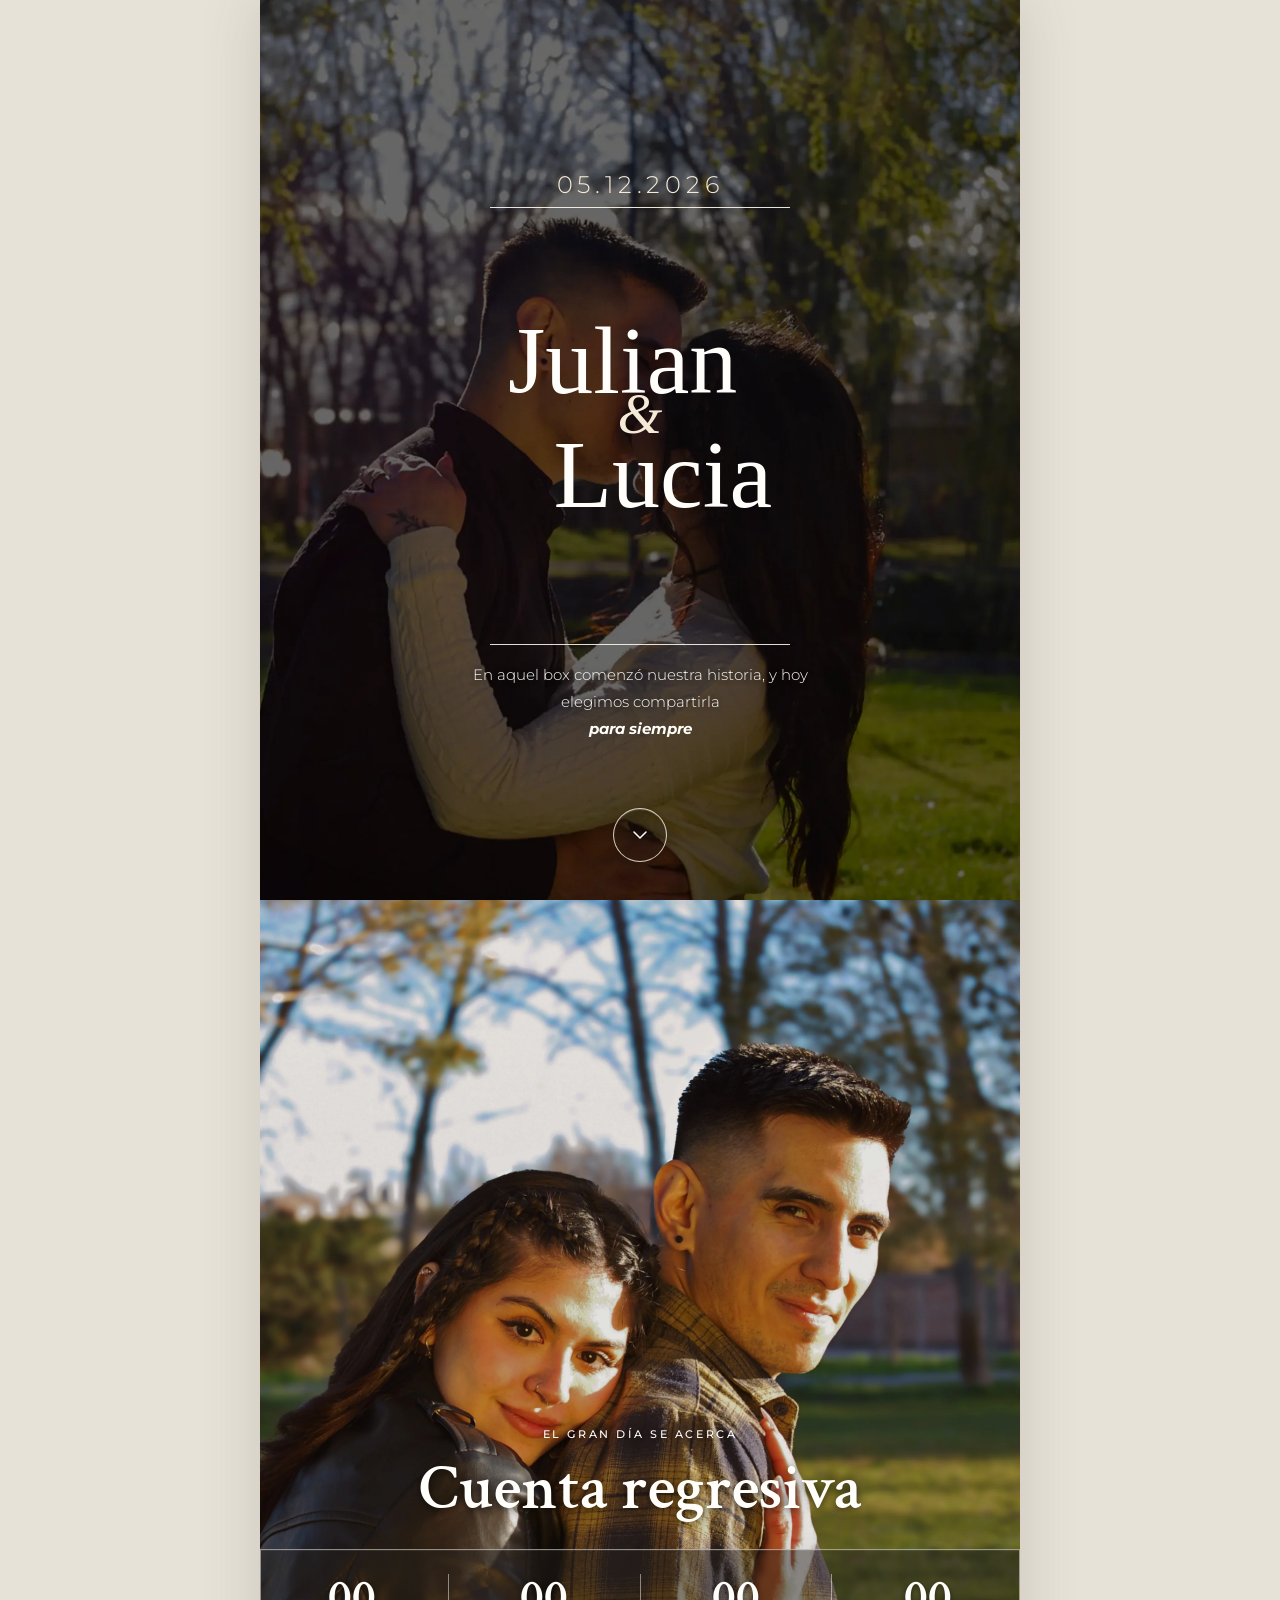
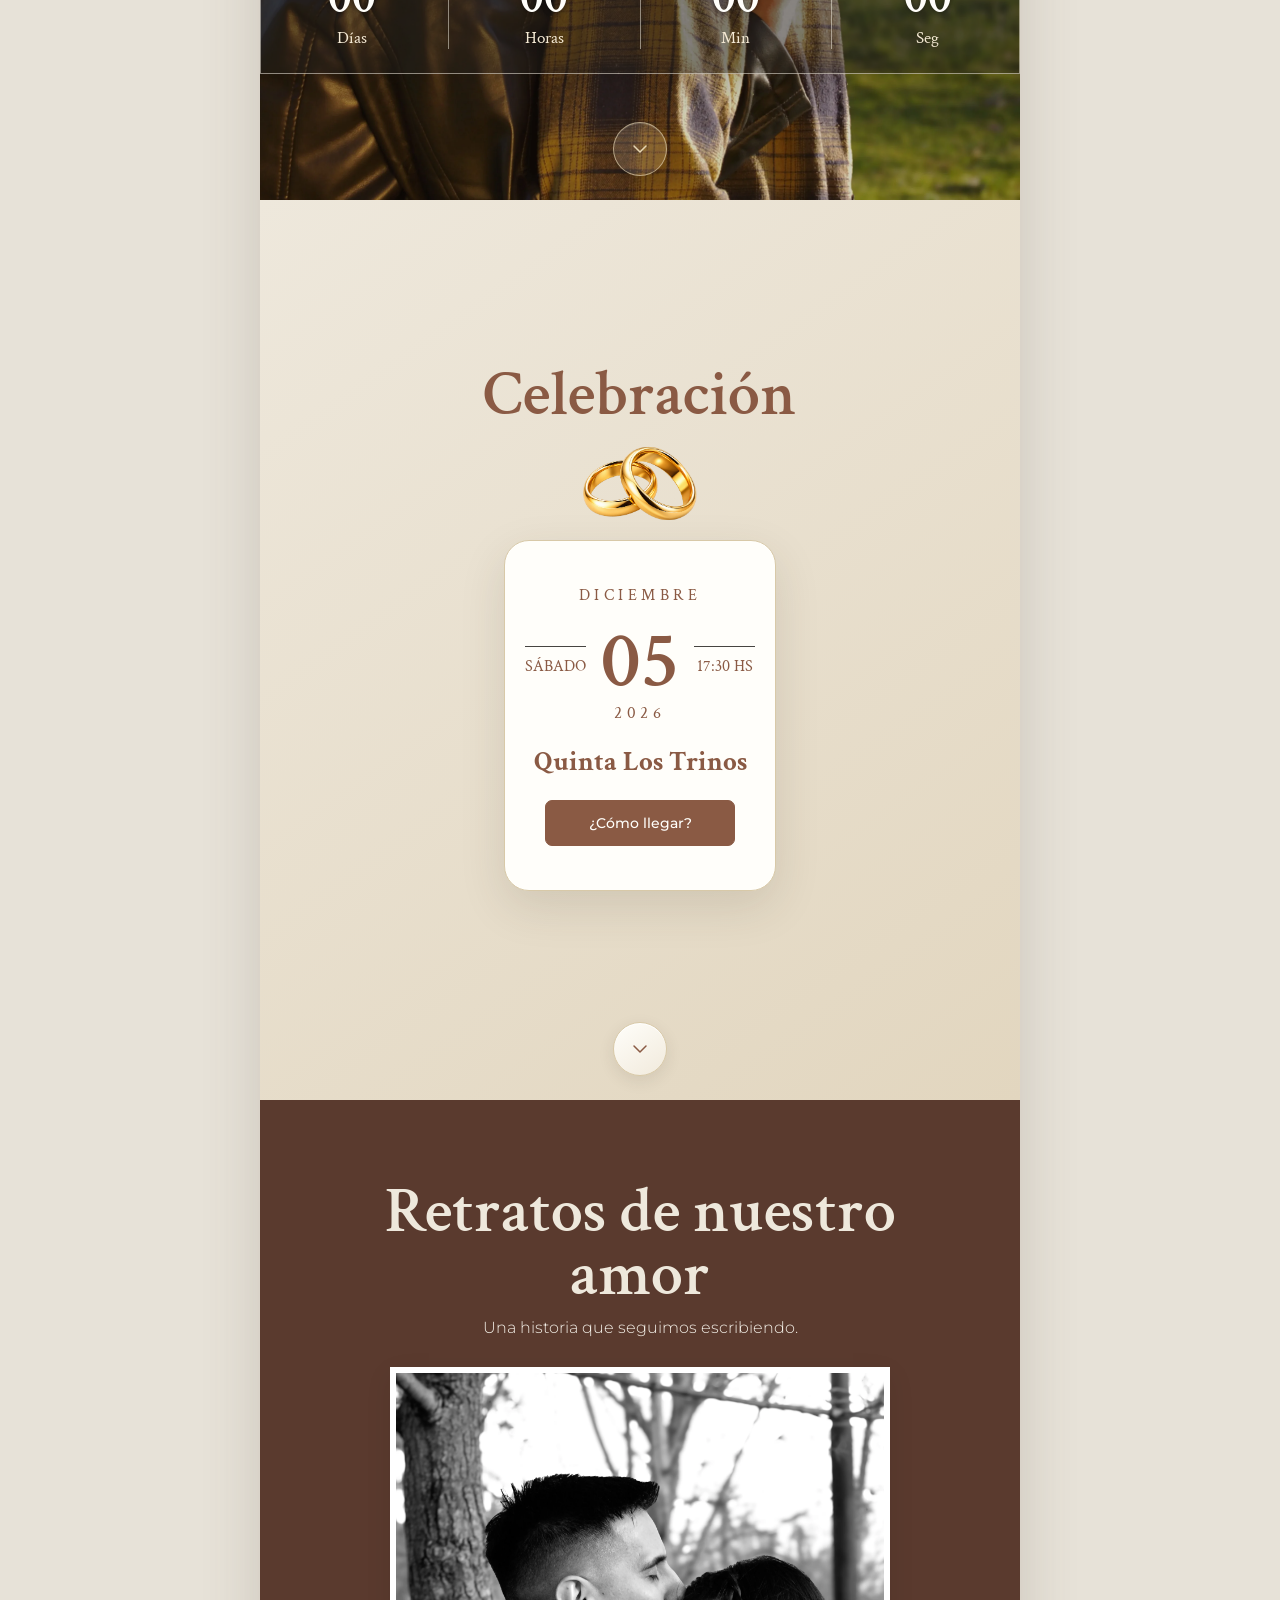
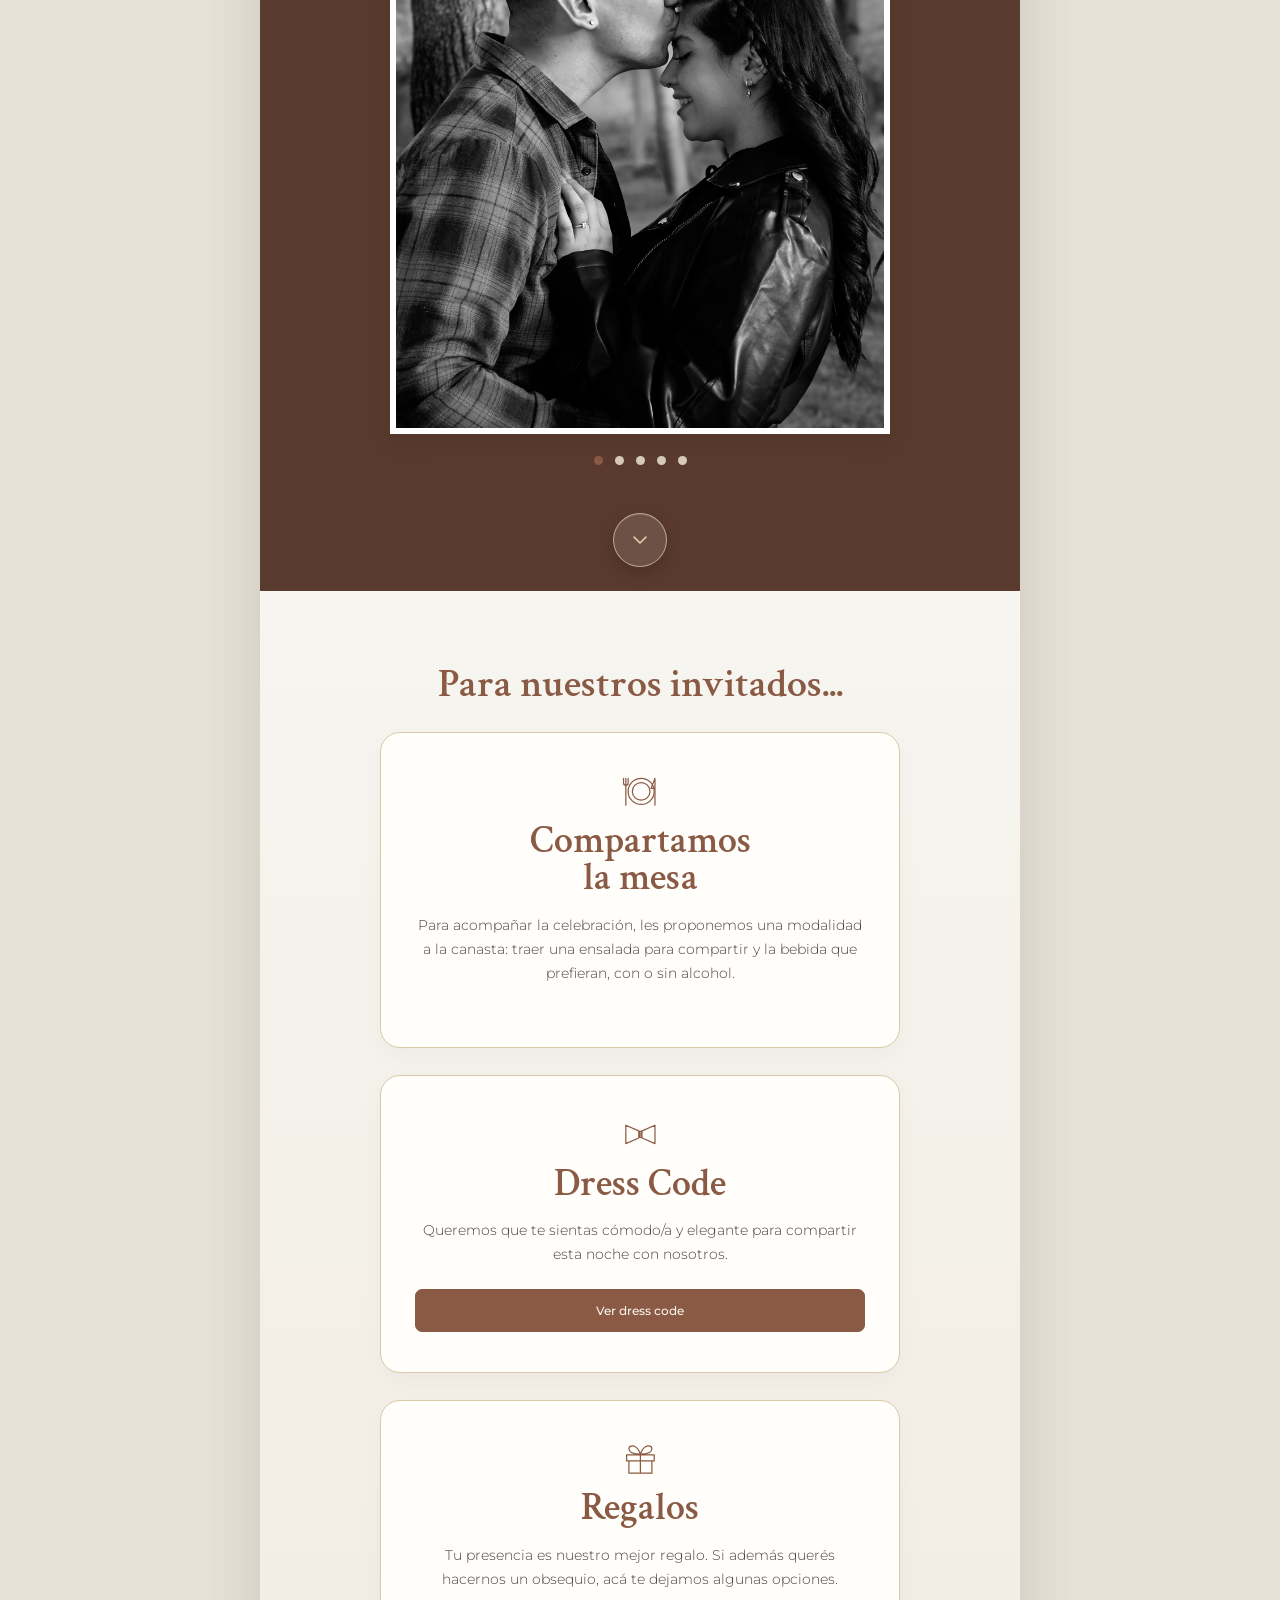
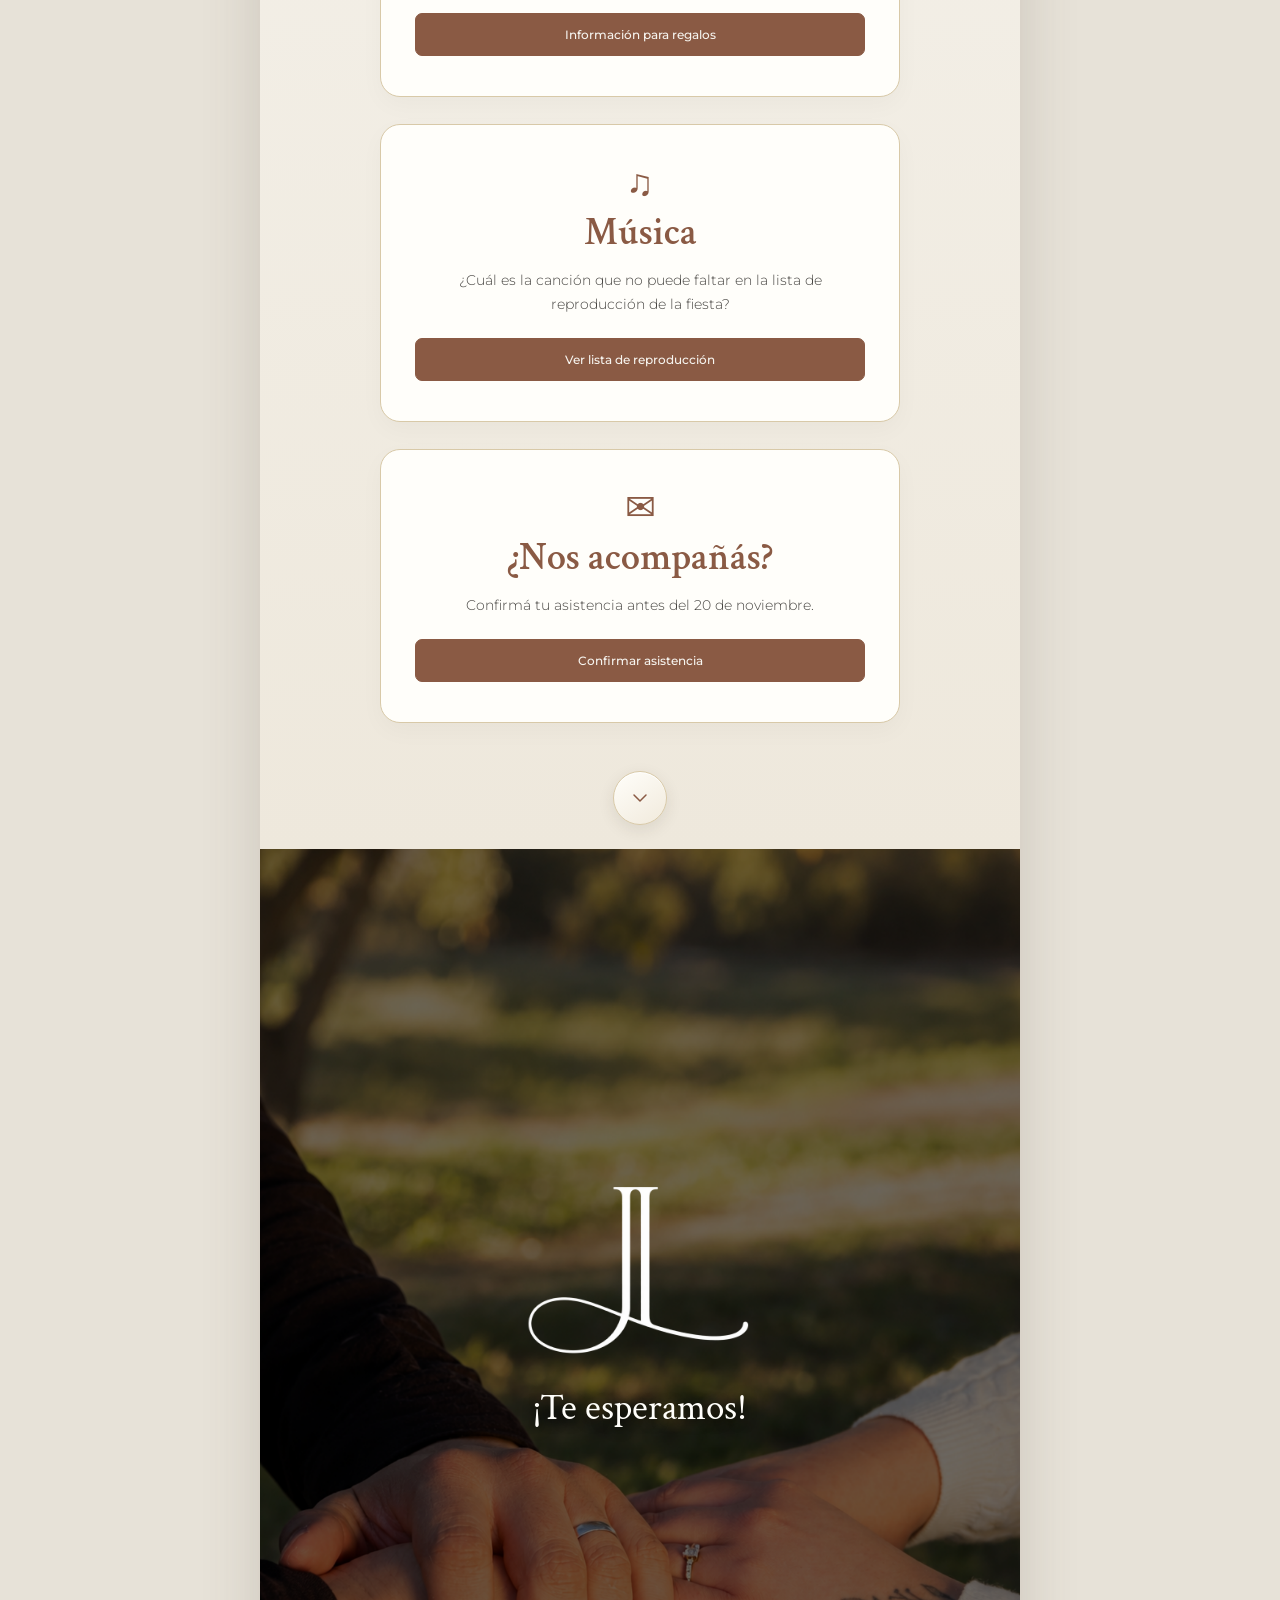
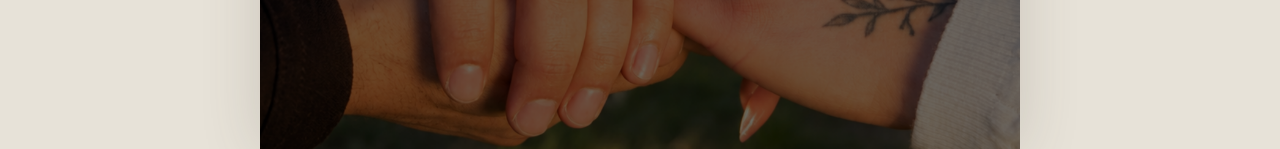
==== index.html @ 90e80555 "Estiliza enlace de regalos como boton" ====
<!DOCTYPE html>
<html lang="es">
<head>
  <meta charset="UTF-8">
  <meta name="viewport" content="width=device-width, initial-scale=1.0">
  <meta name="theme-color" content="#f7f5f0">
  <title>Invitación Juli &amp; Lu</title>
  <link rel="icon" type="image/png" href="img/monograma.png">
  <link rel="preconnect" href="https://fonts.googleapis.com">
  <link rel="preconnect" href="https://fonts.gstatic.com" crossorigin>
  <link href="https://fonts.googleapis.com/css2?family=Crimson+Text:wght@400;600;700&family=Montserrat:ital,wght@0,300;0,400;0,500;0,600;1,300;1,400;1,500;1,600&display=swap" rel="stylesheet">
  <link rel="stylesheet" href="style.css">
</head>
<body>
  <main class="invitation">
    <header class="hero" id="inicio">
      <div class="floral floral-top" aria-hidden="true"></div>
      <p class="date-line">05.12.2026</p>
      <div class="names">
        <span class="name-first">Julian</span>
        <span class="name-ampersand">&amp;</span>
        <span class="name-second">Lucia</span>
      </div>
      <p class="intro">En aquel box comenzó nuestra historia, y hoy elegimos compartirla <br><em><strong>para siempre</strong></em></p>
      <a class="hero-down" href="#cuenta-regresiva" aria-label="Continuar a la cuenta regresiva"><svg viewBox="0 0 24 24" aria-hidden="true" focusable="false"><path d="M6 9l6 6 6-6" /></svg></a>
      <div class="floral floral-bottom" aria-hidden="true"></div>
    </header>

    <section class="section has-next countdown-section" id="cuenta-regresiva">
      <div class="section-icon" aria-hidden="true"></div>
      <p class="eyebrow">EL GRAN DÍA SE ACERCA</p>
      <h2>Cuenta regresiva</h2>
      <div class="countdown" aria-label="Cuenta regresiva hasta el casamiento">
        <div><strong id="days">00</strong><span>Días</span></div>
        <i></i>
        <div><strong id="hours">00</strong><span>Horas</span></div>
        <i></i>
        <div><strong id="minutes">00</strong><span>Min</span></div>
        <i></i>
        <div><strong id="seconds">00</strong><span>Seg</span></div>
      </div>
      <a class="hero-down section-next" href="#celebracion" aria-label="Continuar a la celebración"><svg viewBox="0 0 24 24" aria-hidden="true" focusable="false"><path d="M6 9l6 6 6-6" /></svg></a>
    </section>


    <section class="section has-next celebration" id="celebracion">
      <h2>Celebración</h2>
      <img class="celebration-rings" src="img/anillos.png" alt="Dos anillos de casamiento entrelazados" width="876" height="684">
      <div class="event-card">
        <p class="month">DICIEMBRE</p>
        <div class="event-date"><span>SÁBADO</span><strong>05</strong><span>17:30 HS</span></div>
        <p class="year">2026</p>
        <h3>Quinta Los Trinos</h3>
        <button class="button button-solid" type="button" data-modal="mapsModal" aria-label="Ver la ubicación de Quinta Los Trinos en el mapa">¿Cómo llegar?</button>
      </div>
      <a class="hero-down section-next" href="#momentos" aria-label="Continuar a los retratos"><svg viewBox="0 0 24 24" aria-hidden="true" focusable="false"><path d="M6 9l6 6 6-6" /></svg></a>
    </section>

    <section class="section has-next gallery-section" id="momentos">
      <h2>Retratos de nuestro<br>amor</h2>
      <p class="subtitle">Una historia que seguimos escribiendo.</p>
      <div class="gallery">
        <div class="gallery-frame">
          <img id="galleryImage" src="img/f1.webp" alt="Foto de la pareja">
          <div class="photo-placeholder" id="photoPlaceholder">
            <span>♡</span><p>Reemplazá esta imagen por una foto de ustedes</p>
          </div>
        </div>
      </div>
      <div class="dots"><span class="active"></span><span></span><span></span><span></span><span></span></div>
      <a class="hero-down section-next" href="#detalles" aria-label="Continuar a los detalles"><svg viewBox="0 0 24 24" aria-hidden="true" focusable="false"><path d="M6 9l6 6 6-6" /></svg></a>
    </section>

    <section class="section has-next details-section" id="detalles">
      <h2 class="details-title">Para nuestros invitados...</h2>
      <div class="detail-card">
        <div class="section-icon" aria-hidden="true">
          <svg class="table-icon" viewBox="0 0 48 48" focusable="false">
            <circle cx="25" cy="24" r="17" />
            <circle cx="25" cy="24" r="11.5" />
            <path d="M5 7v10m-3-10v6a3 3 0 0 0 6 0V7M5 17v25M43 7l-5 13h5V42M43 7v13" />
          </svg>
        </div>
        <h2>Compartamos<br>la mesa</h2>
        <p>Para acompañar la celebración, les proponemos una modalidad a la canasta: traer una ensalada para compartir y la bebida que prefieran, con o sin alcohol.</p>
      </div>
      <div class="detail-card">
        <div class="section-icon" aria-hidden="true">
          <svg class="bow-icon" viewBox="0 0 48 48" focusable="false">
            <path d="m21 19-16-7v24l16-7c1.2-.5 2-1.5 2-3v-4c0-1.5-.8-2.5-2-3Zm6 0 16-7v24l-16-7c-1.2-.5-2-1.5-2-3v-4c0-1.5.8-2.5 2-3Z" />
            <path d="M22 20h4v8h-4z" />
          </svg>
        </div>
        <h2>Dress Code</h2>
        <p>Queremos que te sientas cómodo/a y elegante para compartir esta noche con nosotros.</p>
        <button class="button button-solid" data-modal="dressModal">Ver dress code</button>
      </div>
      <div class="detail-card">
        <div class="section-icon" aria-hidden="true">
          <svg class="gift-icon" viewBox="0 0 48 48" focusable="false">
            <path d="M24 17c-7 0-15-1-15-7 0-5 10-7 15 7Zm0 0c7 0 15-1 15-7 0-5-10-7-15 7ZM6 18h36v8H6zM9 26v16h30V26M24 18v24" />
          </svg>
        </div>
        <h2>Regalos</h2>
        <p>Tu presencia es nuestro mejor regalo. Si además querés hacernos un obsequio, acá te dejamos algunas opciones.</p>
        <button class="button button-solid" data-modal="giftModal">Información para regalos</button>
      </div>
      <div class="detail-card">
        <div class="section-icon" aria-hidden="true">♫</div>
        <h2>Música</h2>
        <p>¿Cuál es la canción que no puede faltar en la lista de reproducción de la fiesta?</p>
        <button class="button button-solid" data-modal="musicModal">Ver lista de reproducción</button>
      </div>
      <div class="detail-card rsvp-card">
        <div class="section-icon">✉</div>
        <h2>¿Nos acompañás?</h2>
        <p>Confirmá tu asistencia antes del 20 de noviembre.</p>
        <button class="button button-solid" data-modal="rsvpModal">Confirmar asistencia</button>
      </div>
      <a class="hero-down section-next" href="#te-esperamos" aria-label="Continuar a Te esperamos"><svg viewBox="0 0 24 24" aria-hidden="true" focusable="false"><path d="M6 9l6 6 6-6" /></svg></a>
    </section>

    <footer class="footer" id="te-esperamos">
      <img class="footer-monogram" src="img/monograma.png" alt="Monograma de Julián y Lucía" width="1650" height="2265">
      <p>¡Te esperamos!</p>
    </footer>
  </main>

  <!-- Ventanas internas: no abren pestañas externas -->
  <div class="modal" id="dressModal" aria-hidden="true" role="dialog" aria-modal="true" aria-labelledby="dressTitle">
    <div class="modal-panel dress-modal-panel">
      <button class="close" aria-label="Cerrar">×</button>
      <div class="section-icon" aria-hidden="true">
        <svg class="bow-icon" viewBox="0 0 48 48" focusable="false">
          <path d="m21 19-16-7v24l16-7c1.2-.5 2-1.5 2-3v-4c0-1.5-.8-2.5-2-3Zm6 0 16-7v24l-16-7c-1.2-.5-2-1.5-2-3v-4c0-1.5.8-2.5 2-3Z" />
          <path d="M22 20h4v8h-4z" />
        </svg>
      </div>
      <h2 id="dressTitle">Dress Code</h2>
      <p>Nos encantaría que nos acompañen con un look formal y veraniego, elegante, fresco y acorde a la ocasión. Te dejamos algunas referencias:</p>
      <img class="dress-reference" src="img/dresscode.png" alt="Referencias de vestimenta formal y veraniega y paleta de colores sugerida" />
      <button class="button button-outline close-action">Entendido</button>
    </div>
  </div>
  <div class="modal map-modal" id="mapsModal" aria-hidden="true" role="dialog" aria-modal="true" aria-labelledby="mapsTitle">
    <div class="modal-panel map-modal-panel"><button class="close" aria-label="Cerrar mapa">×</button><div class="section-icon" aria-hidden="true">⌖</div><h2 id="mapsTitle">Cómo llegar</h2><p>Quinta Los Trinos · Plottier, Neuquén</p><iframe class="venue-map" title="Mapa de Quinta Los Trinos" src="https://www.google.com/maps?q=-38.9502409%2C-68.2515276&amp;z=16&amp;output=embed" loading="lazy" referrerpolicy="no-referrer-when-downgrade" allowfullscreen></iframe><button class="button button-outline close-action" type="button">Volver</button></div>
  </div>
  <div class="modal" id="giftModal" aria-hidden="true" role="dialog" aria-modal="true" aria-labelledby="giftTitle">
    <div class="modal-panel"><button class="close" aria-label="Cerrar">×</button><div class="section-icon" aria-hidden="true"><svg class="gift-icon" viewBox="0 0 48 48" focusable="false"><path d="M24 17c-7 0-15-1-15-7 0-5 10-7 15 7Zm0 0c7 0 15-1 15-7 0-5-10-7-15 7ZM6 18h36v8H6zM9 26v16h30V26M24 18v24" /></svg></div><h2 id="giftTitle">Regalos</h2>
    <p>
Para quienes quieran hacernos un obsequio monetario, les compartimos nuestro alias, sino también adjuntamos una lista de regalos, los cuales nos ayudarían en esta nueva etapa:     </p>
      <div class="gift-data"><strong>Alias para transferencia:</strong><br><code>casamiento.lu.juli</code><br><button class="button button-outline copy-alias-button" type="button" data-copy="casamiento.lu.juli">Copiar al portapapeles</button><br><br><strong>Lista de regalos</strong><br><a class="button button-outline copy-alias-button drive-link" href="https://docs.google.com/spreadsheets/d/1Y8HkCKVWiGscrsXScdJI35FfE0wdsM2T84edgY0ktEU/edit?usp=sharing" target="_blank" rel="noopener noreferrer">Ir a Drive<span aria-hidden="true">↗</span></a></div><button class="button button-outline close-action">Cerrar</button></div>
  </div>
  <div class="modal" id="musicModal" aria-hidden="true" role="dialog" aria-modal="true" aria-labelledby="musicTitle">
    <div class="modal-panel">
      <button class="close" aria-label="Cerrar">×</button>
      <div class="section-icon" aria-hidden="true">♫</div>
      <h2 id="musicTitle">Música</h2>
      <p>Te compartimos la lista de reproducción en diferentes aplicaciones, para que elijas la que más te guste, y agregues los temas infaltables:</p>
      <div class="music-platform-links">
        <a class="music-platform" target="_blank" href="https://music.youtube.com/playlist?list=PLYD6DOtJvT6U&amp;jct=MU1IpyGzRFItJ1sMha-N-Q" target="_blank" rel="noopener noreferrer" aria-label="Abrir lista en YouTube Music, en una pestaña nueva">YouTube Music <span aria-hidden="true">↗</span></a>
        <a class="music-platform" target="_blank" href="https://open.spotify.com/playlist/5Z4LLzZbpULn4d5r0wpbmh?pi=LUctMbvJT4aV-&amp;nd=1&amp;dlsi=8ed5db7a7d0a4e63" target="_blank" rel="noopener noreferrer" aria-label="Abrir lista en Spotify, en una pestaña nueva">Spotify <span aria-hidden="true">↗</span></a>
      </div>
      <button class="button button-outline close-action">Cerrar</button>
    </div>
  </div>
  <div class="modal" id="rsvpModal" aria-hidden="true" role="dialog" aria-modal="true" aria-labelledby="rsvpTitle">
    <div class="modal-panel"><button class="close" aria-label="Cerrar">×</button><div class="section-icon">✉</div><h2 id="rsvpTitle">Confirmar asistencia</h2><p>¡Nos alegra que quieras acompañarnos!</p><form id="rsvpForm" class="local-form"><label>Nombre y apellido<input required name="name" placeholder="Tu nombre"></label><label class="honeypot-field" aria-hidden="true">Sitio web<input name="website" tabindex="-1" autocomplete="off"></label><fieldset class="attendance-group"><legend>¿Vas a asistir?</legend><div class="attendance-options" id="attendanceOptions"><label class="attendance-choice attendance-choice--yes"><input required type="radio" name="attendance" value="Sí, ahí estaré"><span>Sí, ahí estaré</span></label><label class="attendance-choice attendance-choice--no" id="noAttendanceChoice"><input required type="radio" name="attendance" value="No podré asistir"><span>No podré asistir</span></label></div><p class="attendance-hint" id="attendanceHint" aria-live="polite"></p></fieldset><button class="button button-solid" type="submit">Enviar confirmación</button></form><iframe id="rsvpResponseFrame" class="rsvp-response-frame" name="rsvpResponseFrame" title="Envío de confirmación" aria-hidden="true" tabindex="-1"></iframe></div>
  </div>
  <div class="celebration-effects" id="celebrationEffects" aria-hidden="true"></div>
  <div class="toast" id="toast" role="status"></div>
  <script src="script.js"></script>
</body>
</html>
---- style.css ----
/* Invitación romántica: marfil + dorado champán */
:root {
  --ivory: #f7f5f0;
  --paper: #fffefa;
  --gold: #8a5a44;
  --gold-dark :#8a5a44; /* #9e895e*/;
  --ink: #464441;
  --muted: #817c72;
  --line: #d8c9a8;
  --shadow: 0 16px 45px rgba(62, 52, 35, .13);
}
@font-face {
  font-family: 'fuente';
  src: url('Pinyon_Script/PinyonScript-Regular.ttf') format('woff2'),
       url('Pinyon_Script/PinyonScript-Regular.ttf') format('truetype');
  font-weight: normal;
  font-style: normal;
}

* { box-sizing: border-box; }
html { scroll-behavior: smooth; scroll-padding-top: 0; }
body { margin: 0; width: 100%; min-width: 0; background: #e7e2d8; color: var(--ink); font-family: 'Montserrat', sans-serif; font-weight: 300; overflow-x: clip; }
button, input, select { font: inherit; }
button, a { -webkit-tap-highlight-color: transparent; }
.invitation { width: 100%; max-width: 760px; margin: 0 auto; background: var(--ivory); overflow: clip; position: relative; box-shadow: 0 0 55px #514b4030; }
.floral {
  width: 100%;
  height: clamp(90px, 16vw, 140px);

  background-image: url("img/arreglofloral.png");
  background-repeat: repeat-x;
  /* El PNG tiene bastante margen vacío arriba y abajo; ampliarlo y alinearlo
     al borde acerca las flores al extremo de cada sección. */
  background-position: center bottom;
  background-size: auto 200%;

  pointer-events: none;
  z-index: 1;
}

.floral-top {
  position: absolute;
  top: 0;
  left: 0;
  right: 0;
}

.floral-bottom {
  position: absolute;
  bottom: 0;
  left: 0;
  right: 0;
  transform: rotate(180deg);
}

.hero, .footer { position: relative; }
.hero { min-height: 100vh; min-height: 100svh; min-height: 100dvh; width: 100%; padding: clamp(104px, 13vh, 130px) 22px clamp(80px, 10vh, 100px); text-align: center; display: flex; flex-direction: column; align-items: center; justify-content: space-around; background: url("img/fondoindex.webp") center 46% / cover no-repeat; }
.hero .floral { display: none; }
.hero .names { color: #fffefa; }
.hero .names .name-ampersand { color: #f5ead5; }
.hero .intro { color: #fffefa; text-shadow: 0 1px 5px rgba(0, 0, 0, .5); }
.hero .intro em { color: inherit; font-family: inherit; font-size: inherit; font-style: italic; font-weight: 300; text-shadow: none; }
.hero .hero-down { color: #fffefa; border-color: rgba(255, 250, 238, .8); background: rgba(35, 31, 26, .24); box-shadow: 0 5px 16px rgba(0, 0, 0, .26), inset 0 1px rgba(255, 255, 255, .18); }
.hero .hero-down:hover { color: #f5ead5; background: rgba(35, 31, 26, .38); }
.eyebrow { font-size: .68rem; letter-spacing: .24em; font-weight: 500; color: var(--gold-dark); margin: 0 0 17px; }
h1, h2, h3, .countdown strong, .event-date strong { font-family: 'Crimson Text', Georgia, serif; }
.names { font-family: 'fuente'; }
h1 { color: var(--gold); font-size: clamp(2.5rem, 12vw, 4rem); line-height: .82; font-weight: 600; margin: 0 0 24px; }
h1 em { font-weight: 400; }
.intro { max-width: 340px; line-height: 1.8; font-size: .94rem; }
.hero .intro::before { content: ""; display: block; width: var(--hero-divider-width); height: 1px; margin: 0 auto 16px; background: var(--line); }
.names { position: relative; width: min(100%, 300px); height: clamp(160px, 30vw, 210px); flex: 0 0 auto; color: var(--gold-dark); margin: 0; }
.names span { position: absolute; font-family: 'fuente'; line-height: 1; white-space: nowrap; }
.names .name-first, .names .name-second { font-size: clamp(5rem, 9vw, 6rem); }
.names .name-first { top: 0; left: 6%; }
.names .name-ampersand { top: 48%; left: 50%; transform: translate(-50%, -50%); font-size: clamp(2.6rem, 6vw, 3.6rem); font-style: italic; color: var(--gold); }
.names .name-second { right: 6%; bottom: 0; }
.countdown { display: flex; align-items: stretch; justify-content: center; gap: clamp(9px, 3vw, 24px); margin: 4px 0 28px; }
.countdown div { min-width: 52px; display: flex; flex-direction: column; gap: 5px; }
.countdown strong { font-size: clamp(1.8rem, 7vw, 3rem); line-height: 1; font-weight: 600; }
.countdown span { font-family: 'Crimson Text', Georgia, serif; color: var(--gold-dark); font-size: 1.05rem; }
.countdown i { width: 1px; background: var(--line); }
.date-line { letter-spacing: .17em; font-size: .7rem; margin: 0 0 26px; }
.hero { --hero-divider-width: clamp(190px, 60vw, 300px); }
.hero .date-line { width: var(--hero-divider-width); margin: 0; padding: 0 10px 8px; border-bottom: 1px solid var(--gold); color: var(--gold-dark); font-size: clamp(1.25rem, 3vw, 1.5rem); letter-spacing: .2em; text-align: center; }
.hero .date-line { color: #f5ead5; border-color: rgba(255, 250, 238, .9); }
.hero .intro::before { background: rgba(255, 250, 238, .88); }
.button { cursor: pointer; border-radius: 7px; border: 1px solid var(--gold); padding: 14px 24px; display: inline-flex; justify-content: center; align-items: center; gap: 12px; text-decoration: none; text-align: center; transition: .2s ease; font-size: .85rem; font-weight: 500; }
.button:hover { transform: translateY(-2px); box-shadow: 0 8px 20px #9e895e2b; }
.button-solid { background: var(--gold);
   color: var(--ivory); }
.button-outline { background: transparent; color: var(--gold-dark); }
.hero-down { width: 54px; height: 54px; display: grid; place-items: center; border: 1px solid var(--line); border-radius: 50%; background: linear-gradient(145deg, #fffefa, #f1eadc); box-shadow: 0 5px 16px rgba(62, 52, 35, .1), inset 0 1px rgba(255, 255, 255, .9); color: var(--gold-dark); text-decoration: none; transition: transform .2s ease, box-shadow .2s ease, color .2s ease; }
.hero-down svg { width: 24px; height: 24px; fill: none; stroke: currentColor; stroke-width: 1.5; stroke-linecap: round; stroke-linejoin: round; }
.hero-down:hover { transform: translateY(3px); box-shadow: 0 8px 20px rgba(62, 52, 35, .14), inset 0 1px rgba(255, 255, 255, .9); color: var(--gold); }
.hero-down:focus-visible { outline: 2px solid var(--gold-dark); outline-offset: 2px; border-radius: 50%; }
.hero > .hero-down { position: absolute; z-index: 2; left: 50%; bottom: 38px; translate: -50% 0; }
.section { position: relative; min-height: 100vh; min-height: 100svh; min-height: 100dvh; width: 100%; padding: clamp(58px, 9vh, 90px) clamp(18px, 4vw, 30px); text-align: center; display: flex; flex-direction: column; justify-content: center; align-items: center; }
.section.has-next { padding-bottom: clamp(112px, 14vh, 132px); }
.countdown-section { justify-content: flex-end; background: url("img/cuentaRegresiva.webp") center 52% / cover no-repeat; }
.countdown-section .section-icon, .countdown-section .eyebrow, .countdown-section h2 { color: #fffefa; text-shadow: 0 2px 8px rgba(0, 0, 0, .68); }
.countdown-section .countdown { width: calc(100% + clamp(36px, 8vw, 60px)); max-width: none; margin: 4px 0 0; padding: 24px 20px; border: 1px solid rgba(255, 250, 238, .5); border-radius: 0; background: rgba(35, 31, 26, .48); box-shadow: 0 12px 32px rgba(0, 0, 0, .16), inset 0 1px rgba(255, 255, 255, .08); }
.countdown-section .countdown div { flex: 1; min-width: 0; }
.countdown-section .countdown strong { color: #fffefa; text-shadow: 0 1px 5px rgba(0, 0, 0, .42); }
.countdown-section .countdown span { color: #f5ead5; }
.countdown-section .countdown i { background: rgba(255, 250, 238, .48); }
.countdown-section .hero-down { border-color: rgba(216, 201, 168, .72); background: rgba(247, 245, 240, .12); box-shadow: 0 5px 16px rgba(0, 0, 0, .18), inset 0 1px rgba(255, 255, 255, .12); color: #e5d6b4; }
.countdown-section .hero-down:hover { color: #fffefa; }
.celebration { gap: clamp(12px, 2vh, 18px); background: linear-gradient(145deg, #eee8dc 0%, #e2d6bf 100%); }
.celebration h2, .celebration .month, .celebration .year, .celebration .event-date span, .celebration .event-date strong, .celebration .event-card h3 { color: #8a5a44; }
.celebration h2 { margin: 0; }
.celebration-rings { display: block; width: clamp(92px, 16vw, 120px); height: auto; object-fit: contain; margin: 0 auto; }
.section-icon { color: var(--gold); font-size: 2.5rem; line-height: 1; margin-bottom: 13px; font-family: Georgia, serif; }
.table-icon, .bow-icon, .gift-icon { display: block; width: 1em; height: 1em; fill: none; stroke: currentColor; stroke-width: 1.6; stroke-linecap: round; stroke-linejoin: round; }
.bow-icon { margin-inline: auto; }
.gift-icon { margin-inline: auto; }
h2 { color: var(--gold); font-size: clamp(2.5rem, 9vw, 4rem); line-height: .98; font-weight: 600; margin: 0 0 24px; }
.event-card { max-width: 500px; margin: 0 auto; background: var(--paper); border: 1px solid var(--line); border-radius: 25px; padding: 36px 20px; box-shadow: var(--shadow); }
.celebration .event-card { padding: 44px 20px; }
.celebration .month, .celebration .year { margin: 0; }
.celebration .year { font-size: 1.08rem; }
.celebration .event-date { margin-top: 16px; }
.celebration .event-date span { font-size: 1rem; }
.celebration .event-card h3 { margin: 20px 0 6px; }
.celebration .event-card .button { margin-top: 14px; border-color: #8a5a44; background: #8a5a44; color: #fffefa; }
.month, .year { color: var(--gold-dark); letter-spacing: .28em; font-family: 'Crimson Text', Georgia, serif; }
.event-date { display: grid; grid-template-columns: 1fr auto 1fr; gap: 15px; align-items: center; margin: 18px 0 0; }
.event-date span { border-top: 1px solid var(--ink); padding-top: 9px; font-family: 'Crimson Text', Georgia, serif; color: var(--gold-dark); font-size: .92rem; }
.event-date strong { color: var(--gold); font-size: 5rem; font-weight: 600; line-height: 1; }
.event-card h3 { font-size: 1.7rem; margin: 26px 0 5px; }
.muted { color: var(--muted); line-height: 1.7; font-size: .88rem; }
.event-card .button { margin-top: 14px; min-width: 190px; }
.scroll-cue { min-height: 54px; padding: 6px 7px 6px 20px; display: inline-flex; flex-direction: row; align-items: center; justify-content: center; gap: 15px; border: 1px solid #d8c9a8; border-radius: 999px; background: linear-gradient(135deg, #fffefa, #f1eadc); box-shadow: 0 7px 22px rgba(62, 52, 35, .09), inset 0 1px rgba(255, 255, 255, .9); color: var(--gold-dark); font-size: .7rem; font-weight: 500; letter-spacing: .13em; text-decoration: none; text-transform: uppercase; transition: transform .2s ease, box-shadow .2s ease; }
.scroll-cue:hover { transform: translateY(-2px); box-shadow: 0 10px 26px rgba(62, 52, 35, .14), inset 0 1px rgba(255, 255, 255, .9); }
.scroll-cue:active { transform: scale(.98); }
.scroll-cue:focus-visible { outline: 2px solid var(--gold-dark); outline-offset: 3px; }
.scroll-cue-icon { width: 38px; height: 38px; display: grid; place-items: center; border-radius: 50%; background: linear-gradient(145deg, #c7b38a, #ad976c); color: white; box-shadow: 0 3px 8px #9e895e38; }
.scroll-cue-icon svg { width: 17px; height: 17px; fill: none; stroke: currentColor; stroke-width: 1.7; stroke-linecap: round; stroke-linejoin: round; }
.section-next { position: absolute; left: 50%; bottom: 24px; translate: -50% 0; margin-top: 0; }
.gallery-section { position: relative; isolation: isolate; padding-bottom: 65px; background: #5a3a2e; color: #fffdf8; }
.gallery-section h2 { color: #eee8dc; }
.gallery-section .eyebrow { color: #d8c9a8; }
.gallery-section .subtitle { color: #f4f0e8; }
.gallery-section .hero-down { border-color: rgba(216, 201, 168, .72); background: rgba(247, 245, 240, .12); box-shadow: 0 5px 16px rgba(0, 0, 0, .18), inset 0 1px rgba(255, 255, 255, .12); color: #e5d6b4; }
.gallery-section .hero-down:hover { color: #fffefa; }
.subtitle { margin: -12px 0 30px; font-size: 1rem; }
.gallery { position: relative; display: flex; width: min(100%, 500px); align-items: center; justify-content: center; gap: 0; }
.gallery-frame { width: 100%; max-width: 500px; aspect-ratio: 3 / 4; background: #e6dfd0; border: 6px solid white; box-shadow: 0 8px 25px #00000014; position: relative; overflow: hidden; touch-action: pan-y; }
.gallery-frame img { width: 100%; height: 100%; object-fit: cover; display: none; opacity: 0; transition: opacity 280ms ease; user-select: none; -webkit-user-drag: none; }
.gallery-frame img.is-visible { opacity: 1; }
.photo-placeholder { width: 100%; height: 100%; display: flex; flex-direction: column; justify-content: center; align-items: center; padding: 25px; color: #9e8e6b; background: linear-gradient(145deg, #eee9dd, #d8d0bf); }
.photo-placeholder span { font-size: 4rem; }
.photo-placeholder p { line-height: 1.6; font-size: .8rem; }
.dots { display: flex; justify-content: center; gap: 12px; margin-top: 22px; }
.dots span { width: 9px; height: 9px; border-radius: 50%; background: #d6cbb5; }
.dots .active { background: var(--gold); }
.details-section { background: linear-gradient(180deg, #f7f5f0 0%, #eee8dc 100%); display: flex; flex-direction: column; align-items: center; gap: clamp(18px, 3vh, 28px); padding: clamp(45px, 8vh, 75px) clamp(16px, 4vw, 28px); }
.details-title { margin: 0; color: #8a5a44; font-size: clamp(1.8rem, 7vw, 2.5rem); line-height: 1.05; }
.detail-card { width: 100%; max-width: 520px; min-height: 260px; background: var(--paper); border: 1px solid var(--line); border-radius: 20px; padding: clamp(27px, 5vh, 40px) clamp(20px, 5vw, 34px); display: flex; flex-direction: column; align-items: center; box-shadow: 0 8px 25px #00000008; }
.detail-card .section-icon { font-size: 2.3rem; }
.detail-card h2 { font-size: 2.35rem; margin-bottom: 16px; }
.detail-card p { line-height: 1.75; font-size: .86rem; margin: 0 0 22px; flex: 1; }
.detail-card .button { width: 100%; padding: 13px 10px; font-size: .75rem; }
.footer { isolation: isolate; min-height: 100vh; min-height: 100svh; min-height: 100dvh; padding: 40px 20px; background: url("img/teEsperamos.png") center 46% / cover no-repeat; color: #fffefa; display: flex; flex-direction: column; justify-content: center; align-items: center; gap: 12px; text-align: center; }
.footer-monogram { display: block; width: clamp(190px, 36vw, 310px); max-width: 68vw; max-height: 52svh; height: auto; object-fit: contain; filter: brightness(0) invert(1); }
.footer p { margin: 0; color: #fffefa; font-family: 'Crimson Text', Georgia, serif; font-size: clamp(1.7rem, 5vw, 2.3rem); text-shadow: 0 2px 12px rgba(0, 0, 0, .75); }
.modal { position: fixed; inset: 0; z-index: 20; background: rgba(28, 26, 22, .56); display: flex; justify-content: center; align-items: center; padding: 18px; opacity: 0; visibility: hidden; transition: opacity .22s ease, visibility .22s ease; }
.modal.open { opacity: 1; visibility: visible; }
.modal-panel { position: relative; width: min(100%, 510px); max-height: 88vh; overflow-y: auto; padding: 48px 30px 32px; border: 1px solid var(--line); border-radius: 25px; background: var(--paper); text-align: center; box-shadow: var(--shadow); transform: translateY(12px); transition: transform .22s ease; }
.modal.open .modal-panel { transform: translateY(0); }
.modal-panel h2 { font-size: 2.8rem; margin-bottom: 20px; }
.dress-modal-panel { width: min(100%, 590px); }
.dress-reference { display: block; width: auto; max-width: 100%; max-height: 48svh; object-fit: contain; margin: 14px auto 20px; border: 1px solid var(--line); border-radius: 12px; }
.map-modal-panel { width: min(100%, 780px); padding: 38px 24px 24px; }
.map-modal-panel .section-icon { margin-bottom: 6px; }
.map-modal-panel h2 { margin: 0 0 4px; font-size: 2.5rem; }
.map-modal-panel > p { margin: 0 0 16px; }
.venue-map { display: block; width: 100%; height: min(52vh, 440px); border: 1px solid var(--line); border-radius: 14px; background: #eee8dc; }
.map-modal-panel .close-action { margin-top: 16px; }
.modal-panel p { line-height: 1.8; font-size: .92rem; }
.close { position: absolute; top: 10px; right: 17px; min-width: 44px; min-height: 44px; border: 0; background: transparent; color: var(--gold-dark); font-size: 2rem; cursor: pointer; line-height: 1; }
.close-action { margin-top: 10px; }
.gift-data { padding: 20px; background: #f5f1e8; border-radius: 12px; line-height: 1.6; overflow-wrap: anywhere; }
.copy-alias-button { margin: 10px 0 2px; padding: 10px 14px; font-size: .78rem; }
.drive-link { text-decoration: none; }
.music-platform-links { display: grid; gap: 12px; margin: 18px 0 8px; }
.music-platform { display: flex; align-items: center; justify-content: space-between; gap: 12px; padding: 14px 18px; border: 1px solid var(--line); border-radius: 12px; background: #f5f1e8; color: var(--gold-dark); font-weight: 500; text-decoration: none; transition: background .2s ease, transform .2s ease; }
.music-platform:hover { transform: translateY(-1px); background: #eee8dc; }
.local-form { display: grid; gap: 15px; text-align: left; margin-top: 22px; }
.local-form label { display: grid; gap: 7px; font-size: .8rem; color: var(--muted); }
.local-form input, .local-form select { width: 100%; padding: 13px; border: 1px solid var(--line); border-radius: 8px; color: var(--ink); background: white; outline-color: var(--gold); }
.honeypot-field { position: absolute !important; left: -10000px; width: 1px; height: 1px; overflow: hidden; }
.rsvp-response-frame { position: absolute; width: 1px; height: 1px; border: 0; visibility: hidden; }
.attendance-group { min-width: 0; margin: 0; padding: 0; border: 0; }
.attendance-group legend { margin-bottom: 8px; color: var(--muted); font-size: .8rem; }
.attendance-options { position: relative; width: 100%; min-height: 164px; transition: min-height .22s ease; }
.attendance-options.is-settled { min-height: 104px; }
.local-form .attendance-choice { position: absolute; display: flex; width: calc(50% - 6px); min-height: 48px; align-items: center; justify-content: center; gap: 8px; padding: 9px; border: 1px solid var(--line); border-radius: 10px; background: #fffefa; color: var(--ink); font-size: .76rem; text-align: center; cursor: pointer; }
.attendance-choice--yes { top: 0; left: 0; }
#rsvpModal.open .attendance-choice--yes { animation: attendance-pulse 1.15s ease-in-out infinite; }
.attendance-choice--no { z-index: 1; top: 0; left: calc(50% + 6px); transition: left .22s ease, top .22s ease; }
.local-form .attendance-choice input[type="radio"] { flex: 0 0 18px; width: 18px; height: 18px; margin: 0; padding: 0; accent-color: var(--gold-dark); }
.attendance-hint { min-height: 1.4em; margin: 2px 0 0 !important; color: var(--gold-dark); font-size: .72rem !important; line-height: 1.4 !important; text-align: center; }
@keyframes attendance-pulse { 0%, 100% { transform: scale(1); } 50% { transform: scale(.94); } }
@media (prefers-reduced-motion: reduce) { #rsvpModal.open .attendance-choice--yes { animation: none; } }
.celebration-effects { position: fixed; z-index: 30; inset: 0; overflow: hidden; pointer-events: none; }
.confetti-piece { position: absolute; top: -30px; left: var(--x); opacity: 0; animation: confetti-fall var(--fall-time) linear var(--fall-delay) forwards; will-change: transform, opacity; }
.paper-bit { width: 8px; height: 13px; border-radius: 1px; background: var(--paper-color); }
.streamer { width: 12px; height: 50px; border-left: 3px solid var(--streamer-color); border-right: 2px solid var(--streamer-color); border-radius: 45% 55% 50% 40%; }
@keyframes confetti-fall { 0% { opacity: 0; transform: translate3d(0, -30px, 0) rotate(0); } 12% { opacity: .95; } 100% { opacity: 0; transform: translate3d(var(--drift), 110vh, 0) rotate(var(--spin)); } }
.invitation.screen-shake, #rsvpModal .modal-panel.screen-shake { animation: invitation-shake .48s ease-in-out; }
@keyframes invitation-shake { 0%, 100% { transform: translateX(0); } 16% { transform: translateX(-7px); } 32% { transform: translateX(7px); } 48% { transform: translateX(-5px); } 64% { transform: translateX(5px); } 80% { transform: translateX(-2px); } }
.local-form .button { width: 100%; margin-top: 4px; }
.form-note { font-size: .72rem !important; color: var(--muted); margin-top: 18px; }
.toast { position: fixed; z-index: 40; bottom: 22px; left: 50%; transform: translate(-50%, 20px); opacity: 0; pointer-events: none; background: #393630; color: white; padding: 13px 18px; border-radius: 12px; width: max-content; max-width: calc(100% - 32px); font-size: .83rem; transition: .2s; }
.toast.show { opacity: 1; transform: translate(-50%, 0); }
@media (max-width: 540px) {
  html, body { height: 100%; overflow: hidden; }
  .invitation { height: 100dvh; overflow-x: hidden; overflow-y: auto; overscroll-behavior: contain; scroll-behavior: smooth; scrollbar-width: none; }
  .invitation::-webkit-scrollbar { display: none; }
  .hero { min-height: 100svh; min-height: 100dvh; padding: 94px 18px 78px; }
  .hero > .hero-down { bottom: 50px; }
  .hero .intro { max-width: 310px; margin: 0; font-size: 1.05rem; line-height: 1.7; }
  .names { height: clamp(152px, 42vw, 180px); }
  .names .name-first, .names .name-second { font-size: clamp(3.7rem, 16vw, 4.3rem); }
  .countdown { width: 100%; max-width: 350px; gap: clamp(7px, 2.5vw, 14px); }
  .countdown div { min-width: 0; flex: 1; }
  .countdown strong { font-size: clamp(1.65rem, 7.5vw, 2.4rem); }
  .countdown span { font-size: .95rem; }
  .date-line { font-size: .61rem; letter-spacing: .12em; }
  .section { min-height: 100vh; min-height: 100svh; min-height: 100dvh; padding: 58px 18px; }
  .section.has-next { padding-bottom: 112px; }
  .event-card { width: 100%; padding: 30px 15px; border-radius: 20px; }
  .celebration { padding-top: 38px; padding-bottom: 38px; }
  .celebration-rings { width: clamp(82px, 23vw, 96px); }
  .celebration .event-card { padding: 52px 15px; }
  .celebration .year { font-size: 1.05rem; }
  .celebration .event-date { margin-top: 18px; }
  .celebration .event-date span { font-size: .84rem; }
  .celebration .event-card h3 { margin-top: 24px; }
  .event-date { gap: 8px; }
  .event-date span { font-size: .73rem; }
  .event-date strong { font-size: clamp(4rem, 19vw, 5rem); }
  .gallery { display: flex; width: 100%; max-width: 500px; gap: 0; justify-content: center; }
  .gallery-section.has-next { padding-bottom: 90px; }
  .gallery-frame { width: 100%; height: clamp(290px, 56svh, 430px); aspect-ratio: auto; border-width: 4px; }
  .details-section { height: 100dvh; min-height: 0; gap: 18px; padding: 42px 15px 55px; justify-content: flex-start; overflow-y: auto; overscroll-behavior: contain; scroll-behavior: smooth; }
  .details-section > *:not(.section-next) { flex: 0 0 auto; }
  .details-section > .section-next { position: relative; bottom: auto; left: auto; translate: none; flex: 0 0 auto; margin: 10px 0 16px; }
  .details-title { font-size: clamp(1.8rem, 7.2vw, 2.25rem); }
  .detail-card { min-height: 0; padding: 28px 20px; border-radius: 18px; }
  .detail-card h2 { font-size: clamp(2rem, 9vw, 2.5rem); }
  .detail-card p { font-size: .85rem; flex: initial; }
  .detail-card .button { width: 100%; max-width: 300px; font-size: .78rem; }
  .modal { padding: 12px; }
  .modal-panel { width: 100%; max-height: calc(100svh - 24px); padding: 44px 20px 26px; border-radius: 22px; }
  .dress-reference { max-height: 42svh; }
  .modal-panel h2 { font-size: 2.5rem; }
  .map-modal-panel { padding: 40px 14px 18px; }
  .map-modal-panel .section-icon { margin-bottom: 4px; }
  .map-modal-panel h2 { font-size: 2.25rem; }
  .map-modal-panel > p { margin-bottom: 12px; font-size: .82rem; }
  .venue-map { height: min(48svh, 340px); }
  .map-modal-panel .close-action { width: 100%; margin-top: 12px; }
  .footer { min-height: 100svh; min-height: 100dvh; padding: 36px 20px; }
  .floral { height: 80px; background-size: auto 200%; background-position: center bottom; }
}
@media (max-width: 540px) and (max-height: 650px) {
  .gallery-section { padding-top: 34px; }
  .gallery-section h2 { margin-bottom: 16px; }
  .gallery-section .subtitle { margin-bottom: 18px; }
  .gallery-frame { height: clamp(280px, 53svh, 340px); }
}
@media (max-width: 360px) {
  .hero { padding-left: 12px; padding-right: 12px; }
  h1 { font-size: 3.3rem; }
  .countdown { gap: 6px; }
  .countdown strong { font-size: 1.55rem; }
  .countdown span { font-size: .82rem; }
  .event-date span { font-size: .66rem; }
  .modal-panel { padding-left: 16px; padding-right: 16px; }
}
@media (prefers-reduced-motion: reduce) { *, *::before, *::after { scroll-behavior: auto !important; transition: none !important; } }
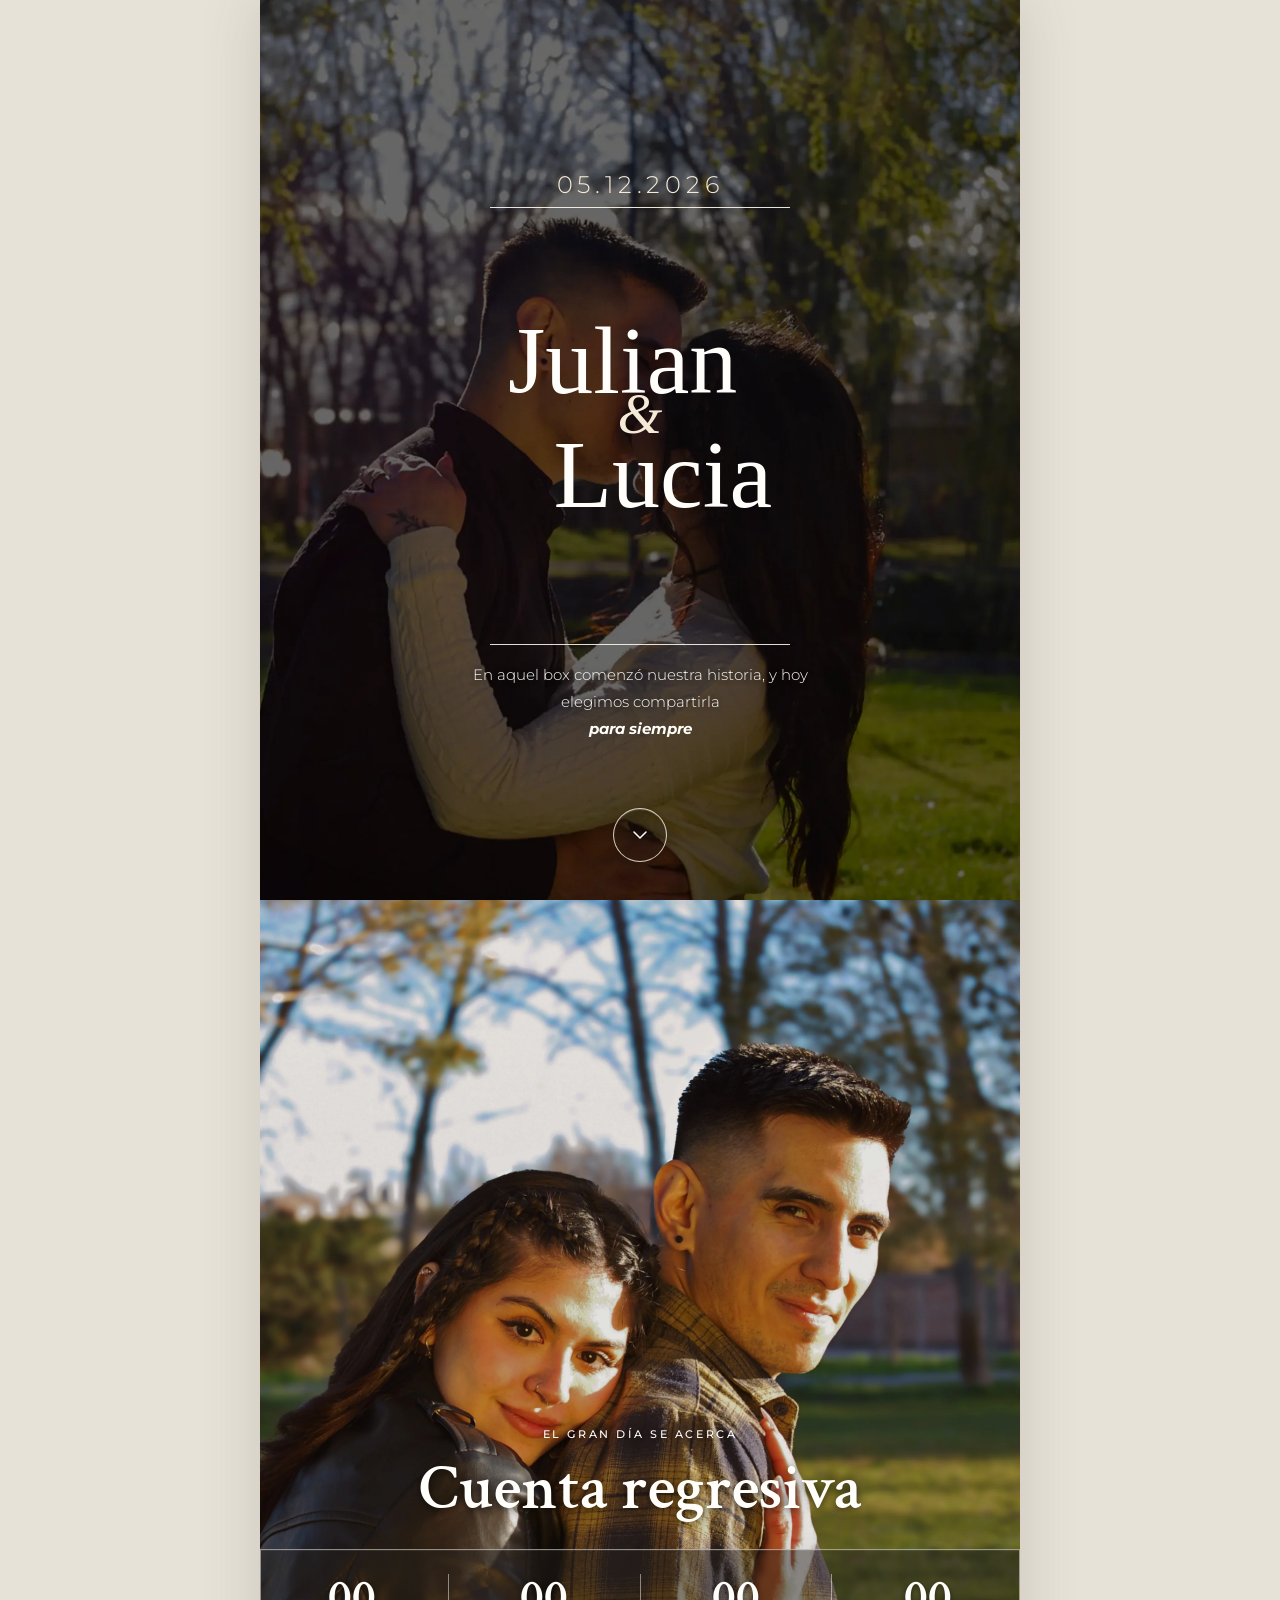
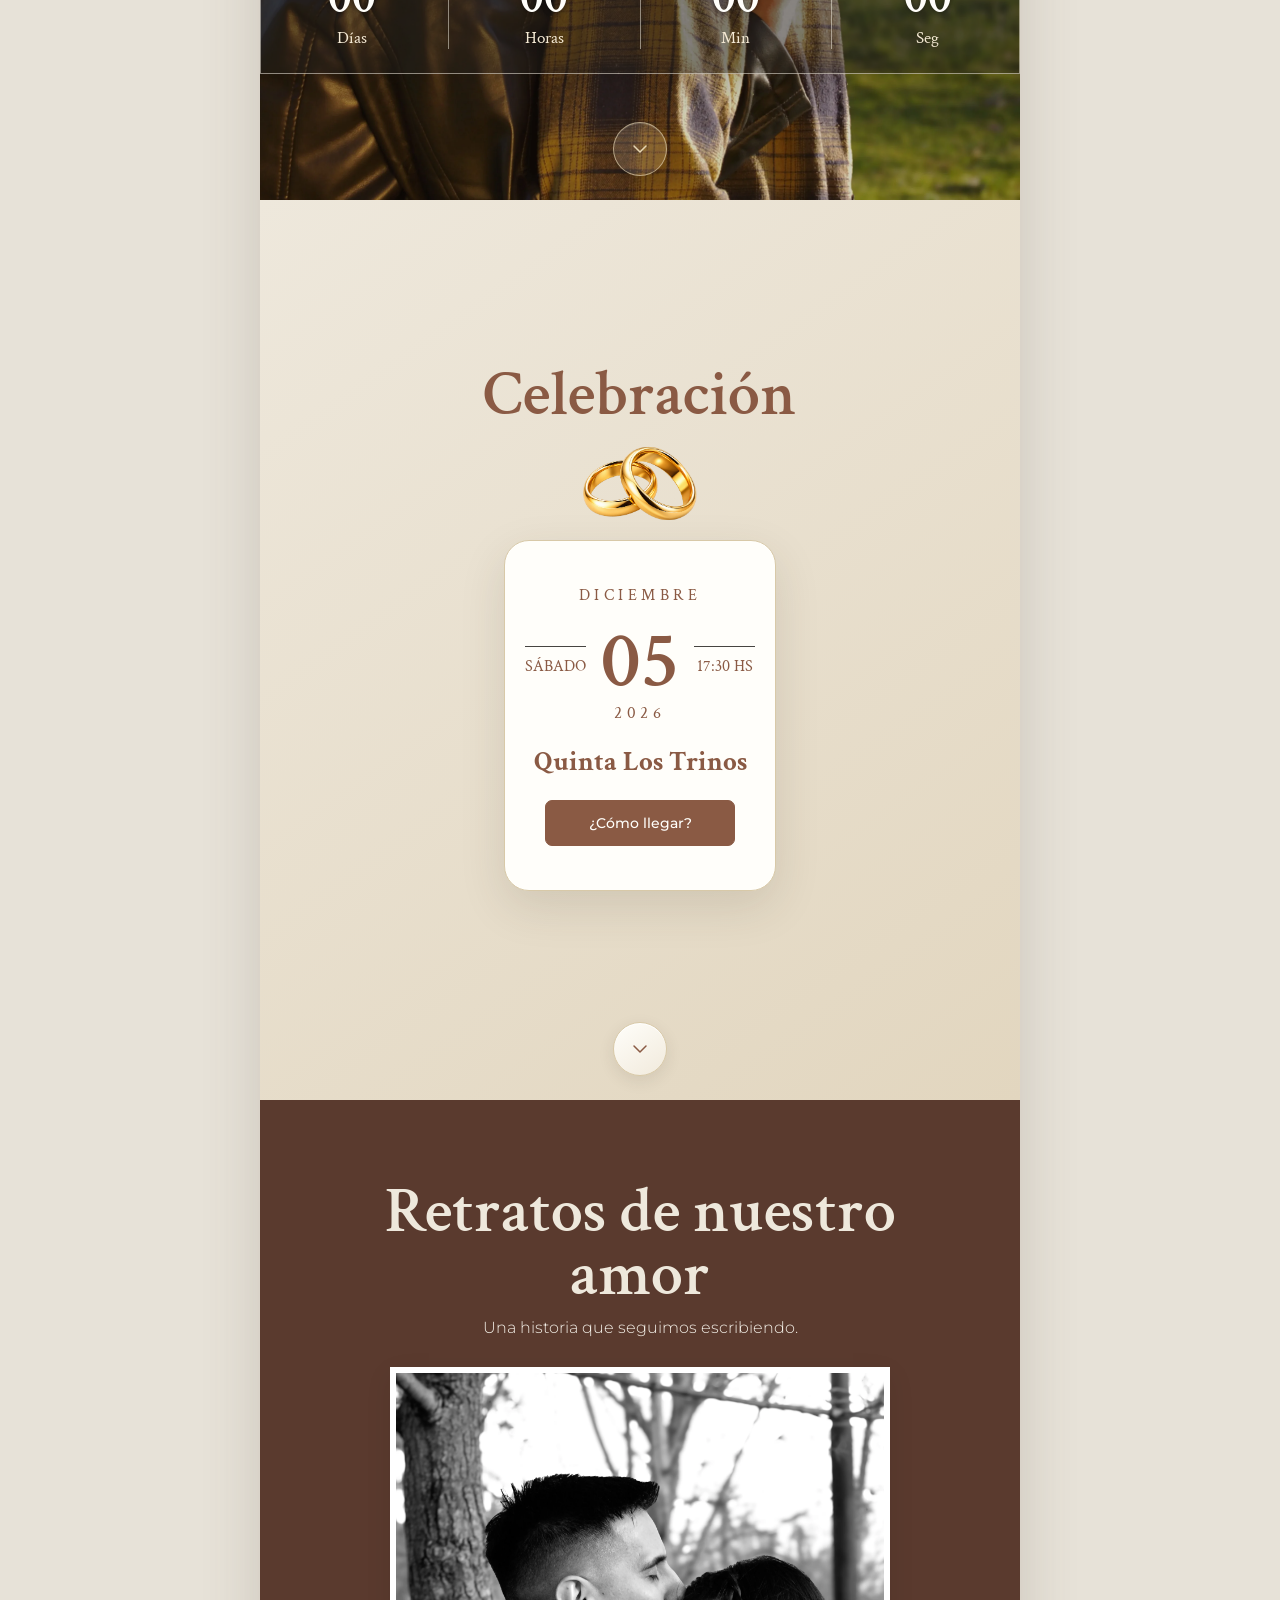
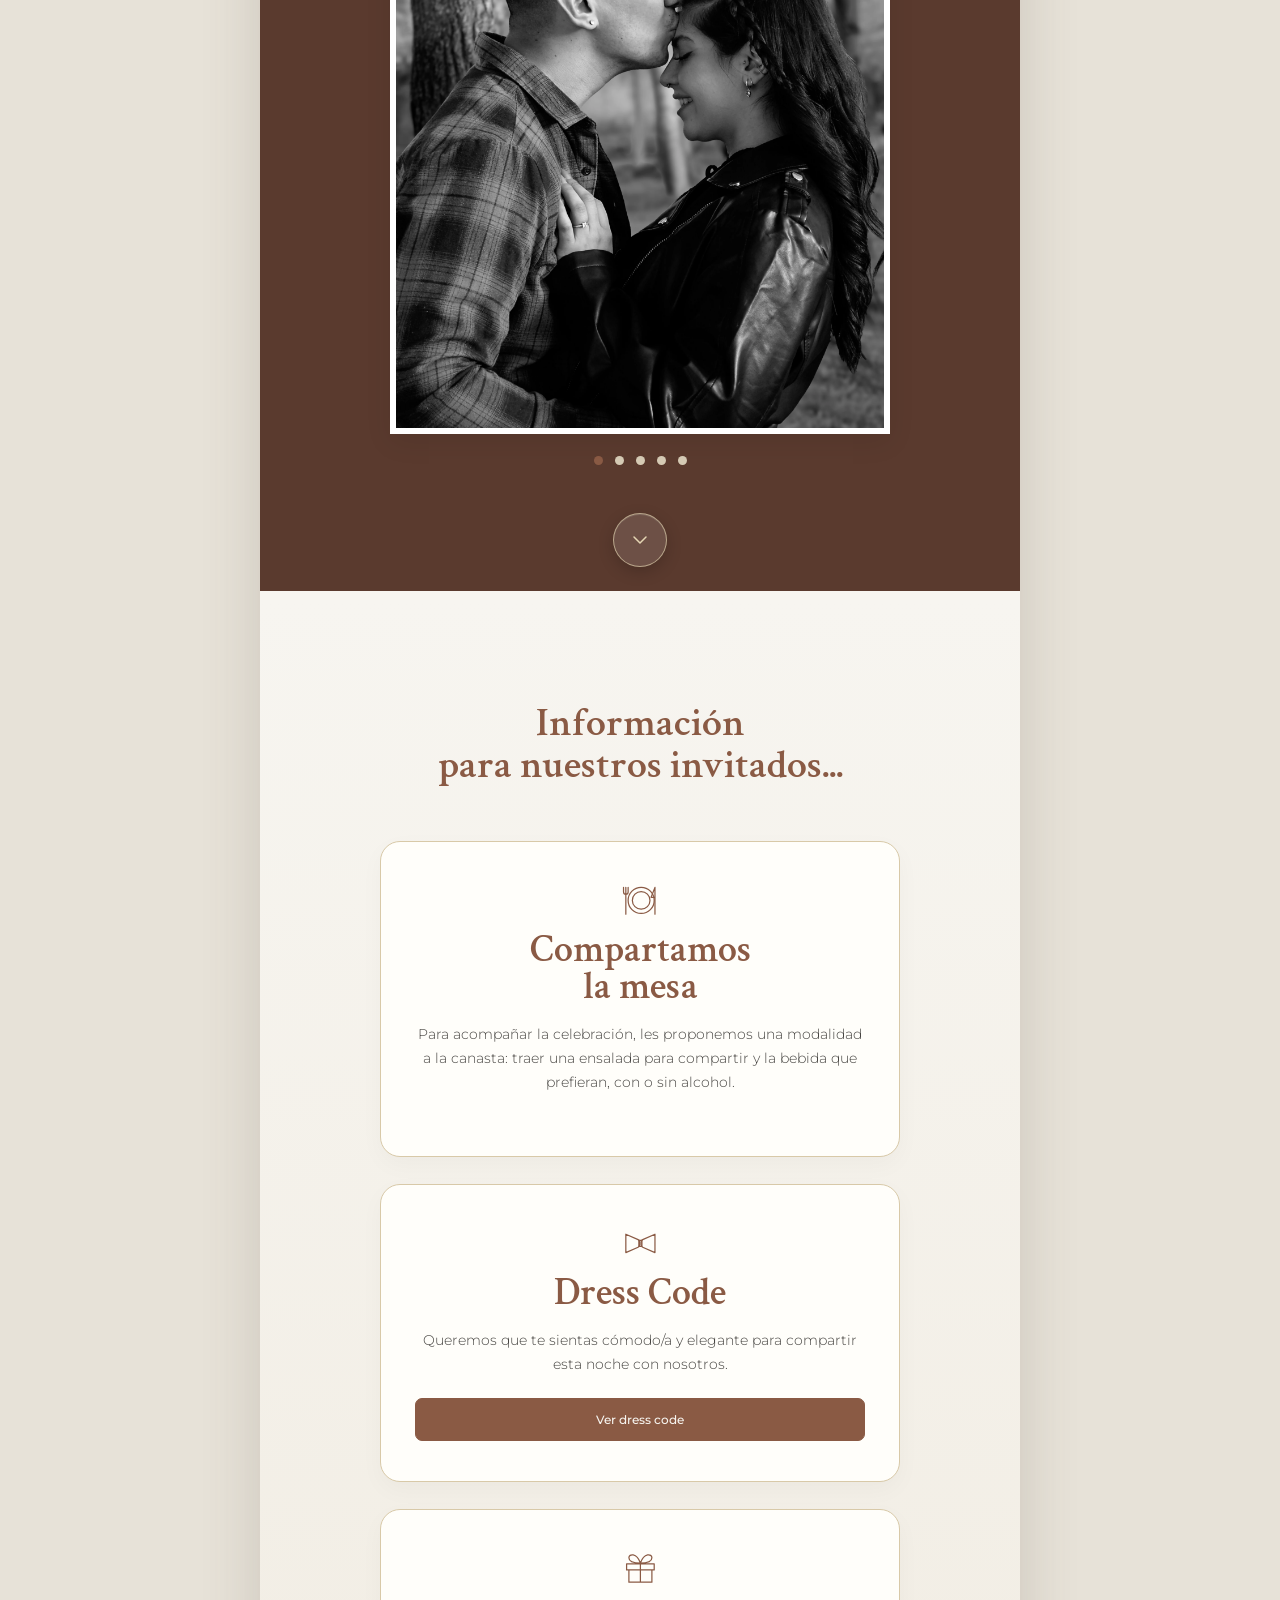
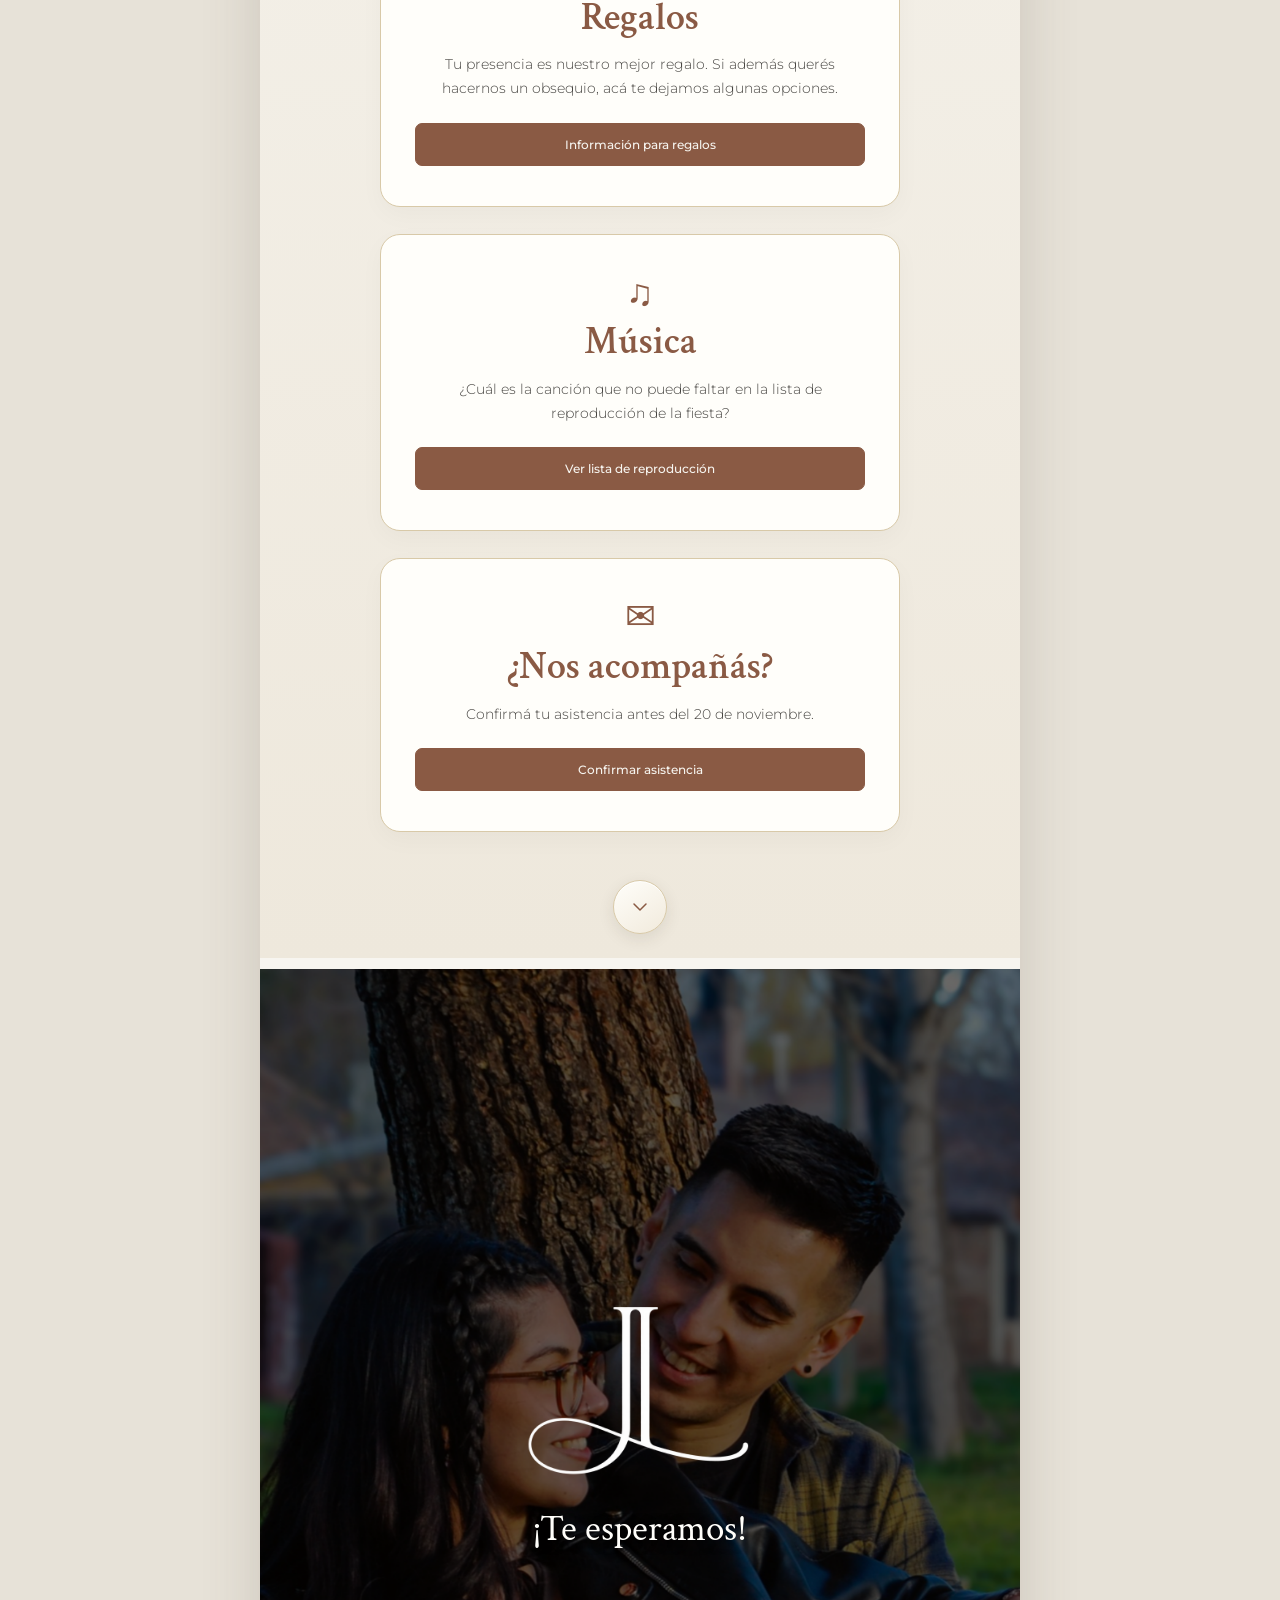
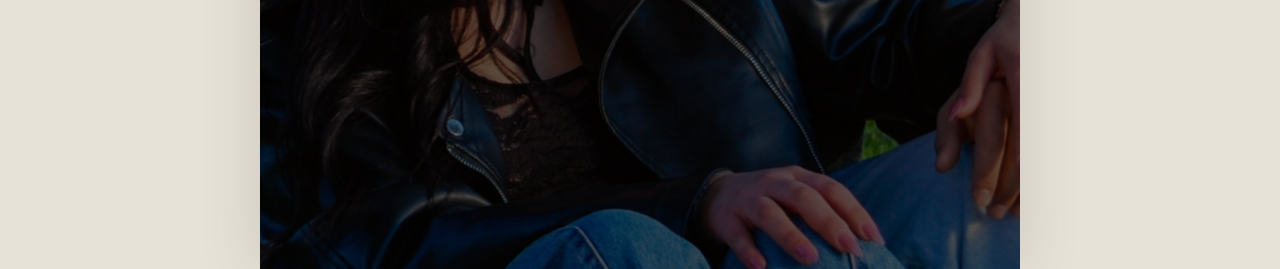
==== commit d7c05d64: "margin en info para invitados" ====
--- a/index.html
+++ b/index.html
@@ -72,7 +72,7 @@
     </section>
 
     <section class="section has-next details-section" id="detalles">
-      <h2 class="details-title">Para nuestros invitados...</h2>
+      <h2 id="detalles" class="details-title">Información<br>para nuestros invitados...</h2>
       <div class="detail-card">
         <div class="section-icon" aria-hidden="true">
           <svg class="table-icon" viewBox="0 0 48 48" focusable="false">
@@ -148,8 +148,25 @@
   <div class="modal" id="giftModal" aria-hidden="true" role="dialog" aria-modal="true" aria-labelledby="giftTitle">
     <div class="modal-panel"><button class="close" aria-label="Cerrar">×</button><div class="section-icon" aria-hidden="true"><svg class="gift-icon" viewBox="0 0 48 48" focusable="false"><path d="M24 17c-7 0-15-1-15-7 0-5 10-7 15 7Zm0 0c7 0 15-1 15-7 0-5-10-7-15 7ZM6 18h36v8H6zM9 26v16h30V26M24 18v24" /></svg></div><h2 id="giftTitle">Regalos</h2>
     <p>
-Para quienes quieran hacernos un obsequio monetario, les compartimos nuestro alias, sino también adjuntamos una lista de regalos, los cuales nos ayudarían en esta nueva etapa:     </p>
-      <div class="gift-data"><strong>Alias para transferencia:</strong><br><code>casamiento.lu.juli</code><br><button class="button button-outline copy-alias-button" type="button" data-copy="casamiento.lu.juli">Copiar al portapapeles</button><br><br><strong>Lista de regalos</strong><br><a class="button button-outline copy-alias-button drive-link" href="https://docs.google.com/spreadsheets/d/1Y8HkCKVWiGscrsXScdJI35FfE0wdsM2T84edgY0ktEU/edit?usp=sharing" target="_blank" rel="noopener noreferrer">Ir a Drive<span aria-hidden="true">↗</span></a></div><button class="button button-outline close-action">Cerrar</button></div>
+      Tu presencia nuestro mejor regalo. Si además querés acompañarnos con un presente, te compartimos algunas opciones:
+    </p>
+    <div class="gift-data">
+      <strong>Alias para transferencia</strong><br>
+      <p>
+          Para quienes quieran hacernos un obsequio monetario, les compartimos nuestro <strong>alias</strong>:
+        </p>
+        <code>casamiento.lu.juli</code><br>
+        <button class="button button-outline copy-alias-button" type="button" data-copy="casamiento.lu.juli">Copiar</button><br><br>
+        <strong>Lista de regalos</strong><br>
+        <p>
+          Para quienes deseen elegir un regalo de nuestra lista, les pedimos que respeten el modelo indicado en el título y que nos avisen por privado una vez realizada la elección. Así podremos tenerlo en cuenta y retirarlo de la lista.
+        </p>
+        <a class="button button-outline copy-alias-button drive-link" href="https://docs.google.com/spreadsheets/d/1Y8HkCKVWiGscrsXScdJI35FfE0wdsM2T84edgY0ktEU/edit?usp=sharing" target="_blank" rel="noopener noreferrer">Ir a Drive<span aria-hidden="true">↗</span></a>
+        <p>
+          ¡Muchas gracias por acompañarnos y ser parte de esta nueva etapa de nuestras vidas!
+        </p>
+      </div>
+        <button class="button button-outline close-action">Cerrar</button></div>
   </div>
   <div class="modal" id="musicModal" aria-hidden="true" role="dialog" aria-modal="true" aria-labelledby="musicTitle">
     <div class="modal-panel">
--- a/style.css
+++ b/style.css
@@ -281,3 +281,9 @@
   .modal-panel { padding-left: 16px; padding-right: 16px; }
 }
 @media (prefers-reduced-motion: reduce) { *, *::before, *::after { scroll-behavior: auto !important; transition: none !important; } }
+
+
+
+#detalles{
+  margin: .7em 0;
+}
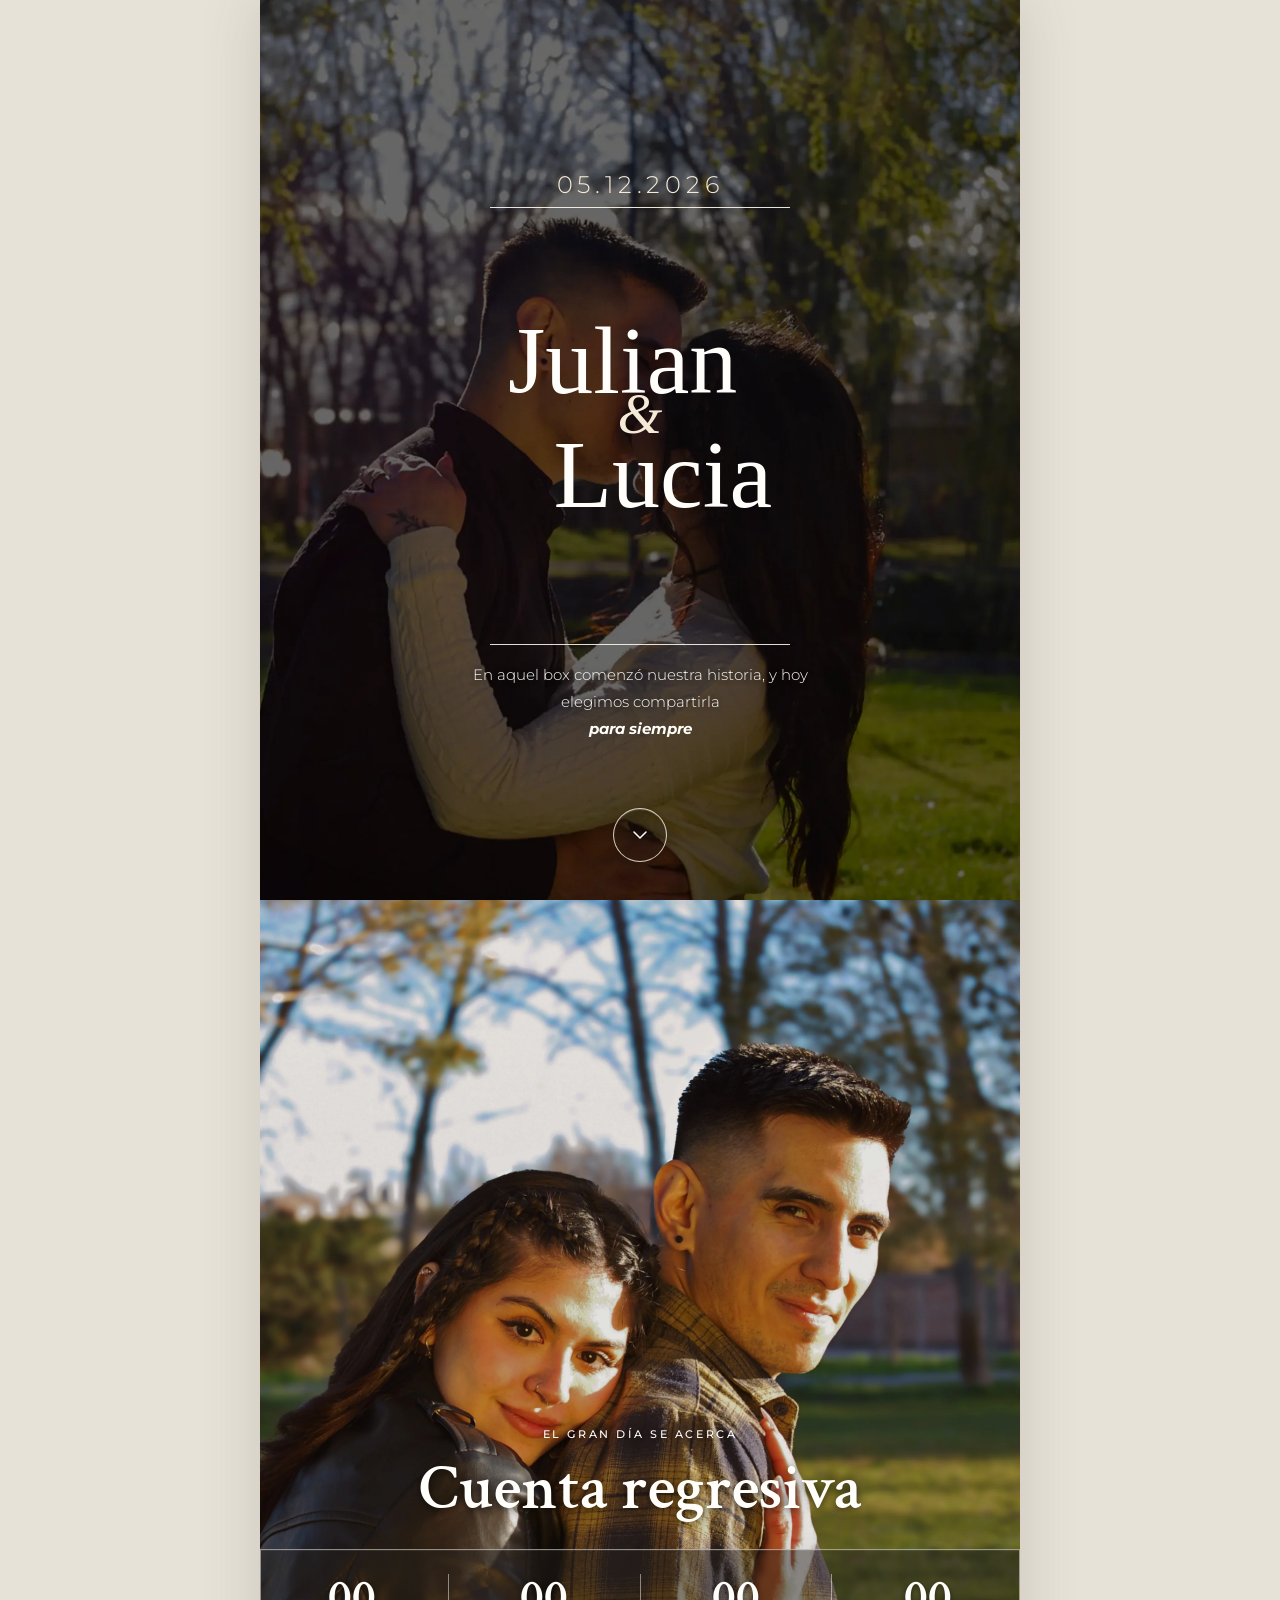
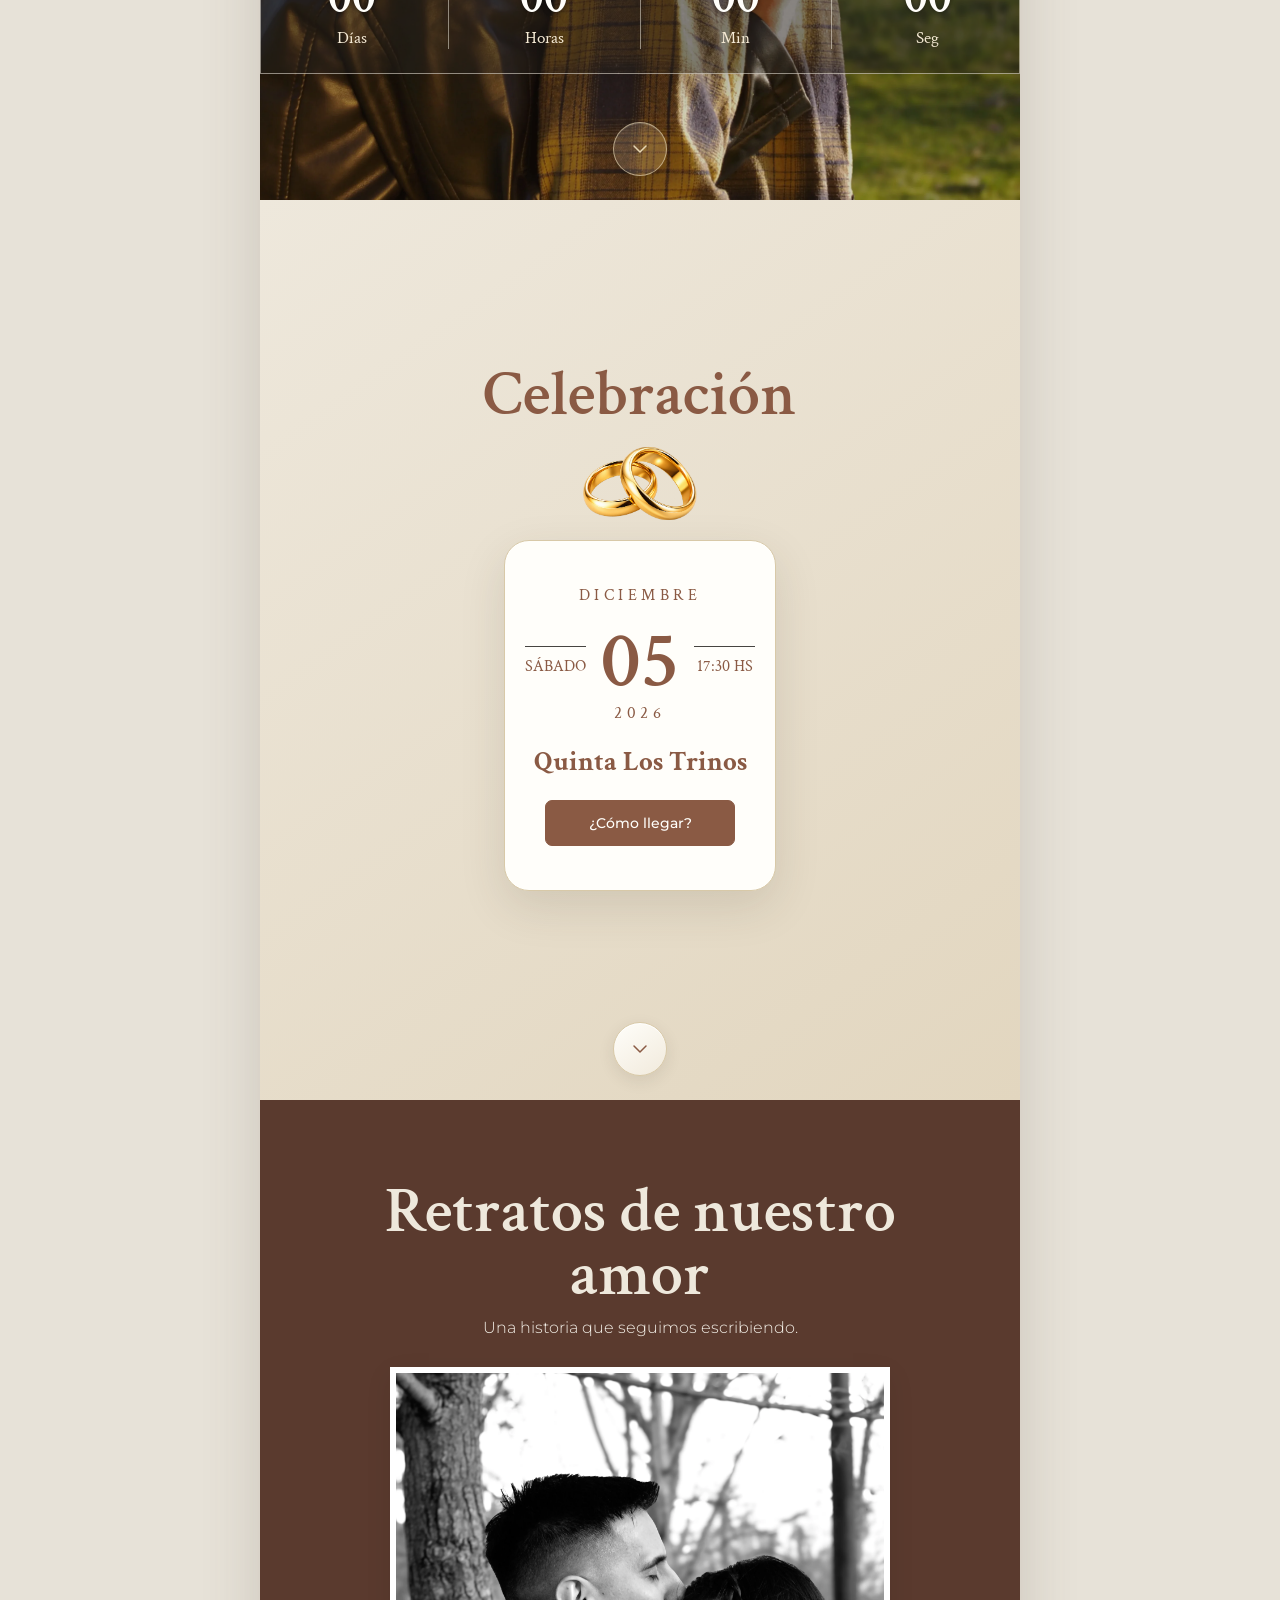
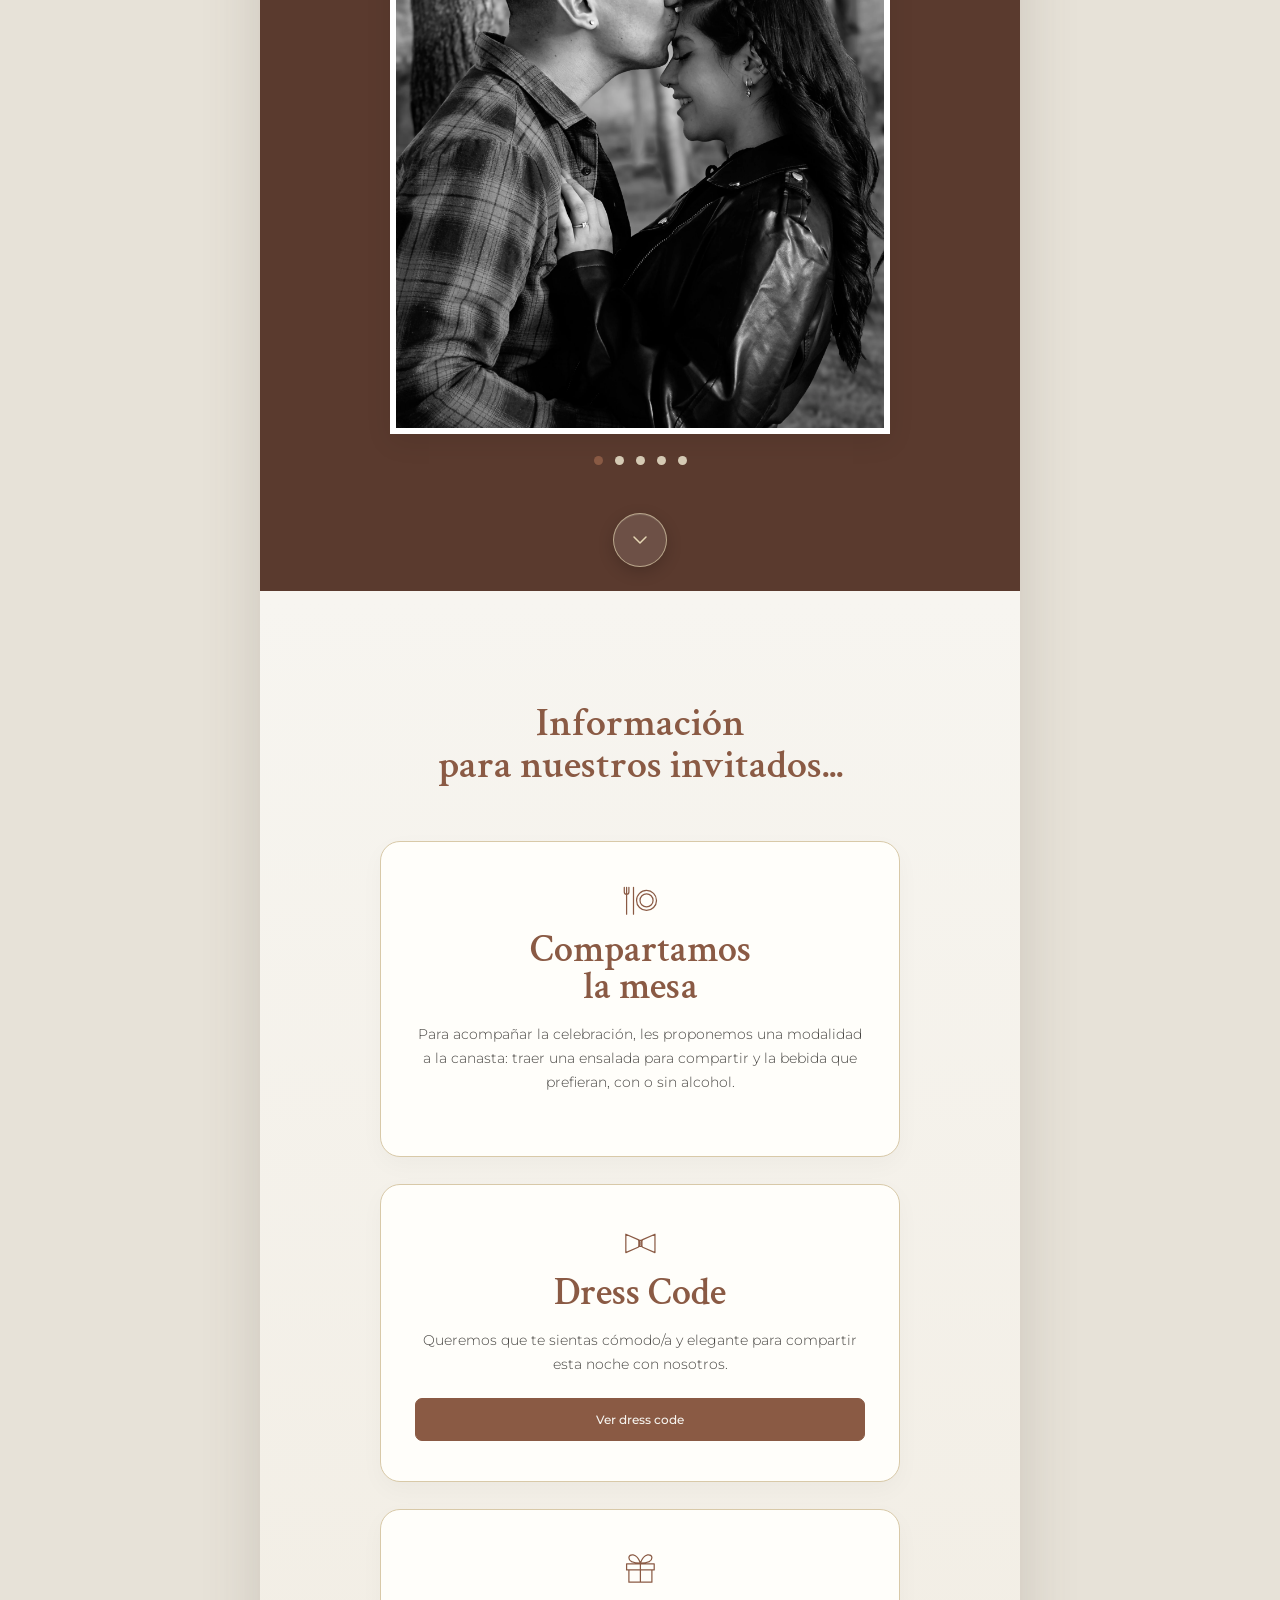
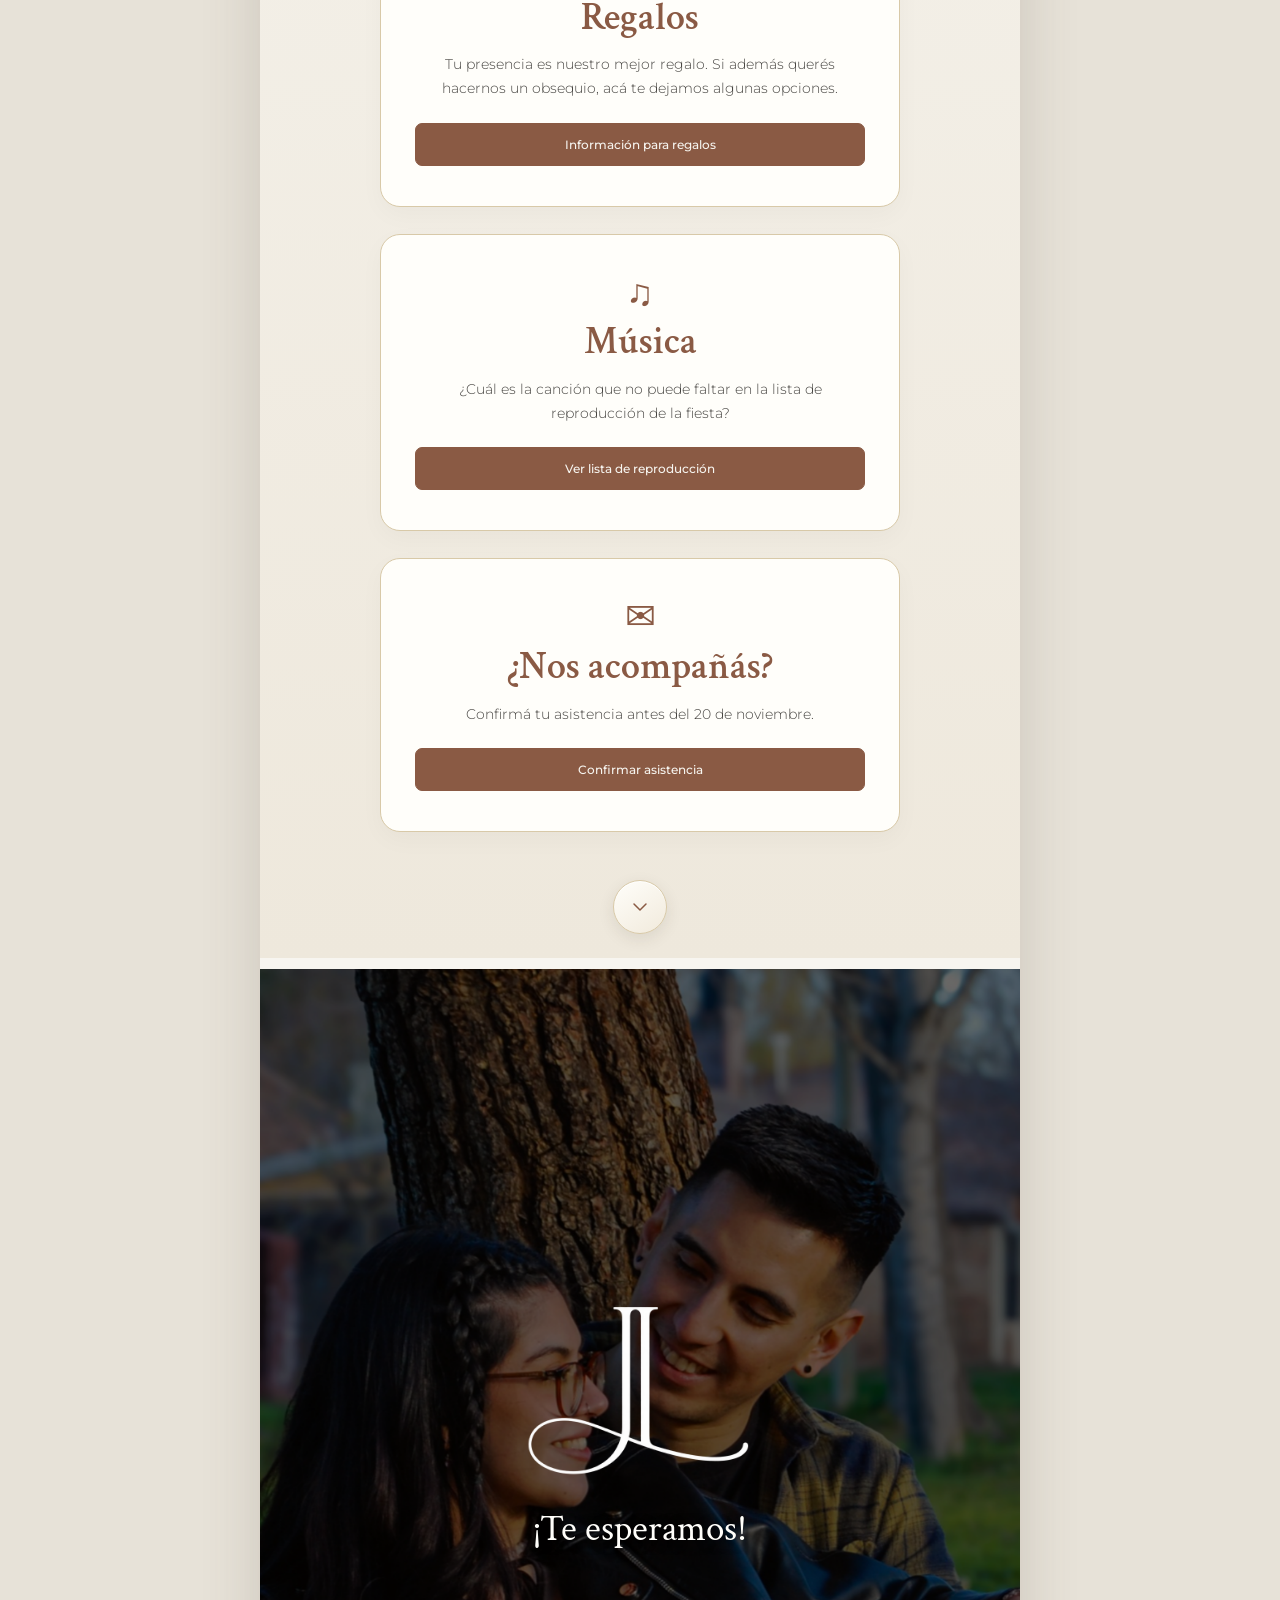
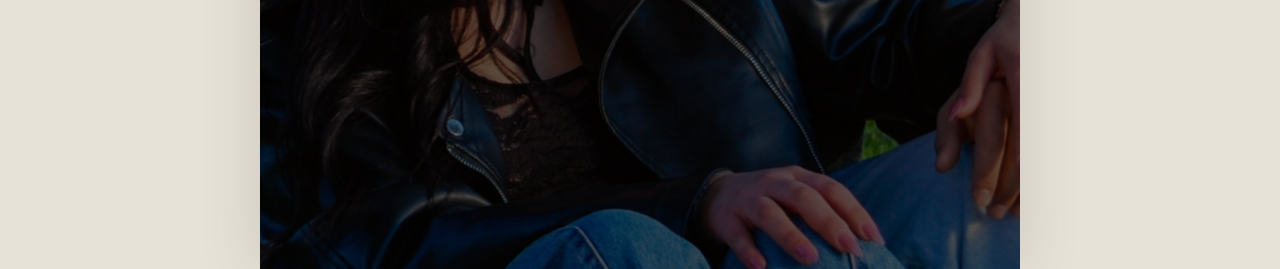
==== commit c5609d87: "Ajusta icono de mesa y titulo en movil" ====
--- a/index.html
+++ b/index.html
@@ -76,9 +76,9 @@
       <div class="detail-card">
         <div class="section-icon" aria-hidden="true">
           <svg class="table-icon" viewBox="0 0 48 48" focusable="false">
-            <circle cx="25" cy="24" r="17" />
-            <circle cx="25" cy="24" r="11.5" />
-            <path d="M5 7v10m-3-10v6a3 3 0 0 0 6 0V7M5 17v25M43 7l-5 13h5V42M43 7v13" />
+            <circle cx="32" cy="24" r="13" />
+            <circle cx="32" cy="24" r="8.5" />
+            <path d="M6 7v10m-3-10v6a3 3 0 0 0 6 0V7M6 17v25M15 7v13m0-13v35" />
           </svg>
         </div>
         <h2>Compartamos<br>la mesa</h2>
@@ -139,7 +139,7 @@
       <h2 id="dressTitle">Dress Code</h2>
       <p>Nos encantaría que nos acompañen con un look formal y veraniego, elegante, fresco y acorde a la ocasión. Te dejamos algunas referencias:</p>
       <img class="dress-reference" src="img/dresscode.png" alt="Referencias de vestimenta formal y veraniega y paleta de colores sugerida" />
-      <button class="button button-outline close-action">Entendido</button>
+      <button class="button button-outline close-action">Cerrar</button>
     </div>
   </div>
   <div class="modal map-modal" id="mapsModal" aria-hidden="true" role="dialog" aria-modal="true" aria-labelledby="mapsTitle">
@@ -161,7 +161,7 @@
         <p>
           Para quienes deseen elegir un regalo de nuestra lista, les pedimos que respeten el modelo indicado en el título y que nos avisen por privado una vez realizada la elección. Así podremos tenerlo en cuenta y retirarlo de la lista.
         </p>
-        <a class="button button-outline copy-alias-button drive-link" href="https://docs.google.com/spreadsheets/d/1Y8HkCKVWiGscrsXScdJI35FfE0wdsM2T84edgY0ktEU/edit?usp=sharing" target="_blank" rel="noopener noreferrer">Ir a Drive<span aria-hidden="true">↗</span></a>
+        <a class="button button-outline drive-link" href="https://docs.google.com/spreadsheets/d/1Y8HkCKVWiGscrsXScdJI35FfE0wdsM2T84edgY0ktEU/edit?usp=sharing" target="_blank" rel="noopener noreferrer">Ir a Drive<span aria-hidden="true">↗</span></a>
         <p>
           ¡Muchas gracias por acompañarnos y ser parte de esta nueva etapa de nuestras vidas!
         </p>
@@ -182,7 +182,7 @@
     </div>
   </div>
   <div class="modal" id="rsvpModal" aria-hidden="true" role="dialog" aria-modal="true" aria-labelledby="rsvpTitle">
-    <div class="modal-panel"><button class="close" aria-label="Cerrar">×</button><div class="section-icon">✉</div><h2 id="rsvpTitle">Confirmar asistencia</h2><p>¡Nos alegra que quieras acompañarnos!</p><form id="rsvpForm" class="local-form"><label>Nombre y apellido<input required name="name" placeholder="Tu nombre"></label><label class="honeypot-field" aria-hidden="true">Sitio web<input name="website" tabindex="-1" autocomplete="off"></label><fieldset class="attendance-group"><legend>¿Vas a asistir?</legend><div class="attendance-options" id="attendanceOptions"><label class="attendance-choice attendance-choice--yes"><input required type="radio" name="attendance" value="Sí, ahí estaré"><span>Sí, ahí estaré</span></label><label class="attendance-choice attendance-choice--no" id="noAttendanceChoice"><input required type="radio" name="attendance" value="No podré asistir"><span>No podré asistir</span></label></div><p class="attendance-hint" id="attendanceHint" aria-live="polite"></p></fieldset><button class="button button-solid" type="submit">Enviar confirmación</button></form><iframe id="rsvpResponseFrame" class="rsvp-response-frame" name="rsvpResponseFrame" title="Envío de confirmación" aria-hidden="true" tabindex="-1"></iframe></div>
+    <div class="modal-panel"><button class="close" aria-label="Cerrar">×</button><div class="section-icon">✉</div><h2 id="rsvpTitle">Confirmar asistencia</h2><p>¡Nos alegra que quieras acompañarnos!</p><form id="rsvpForm" class="local-form"><label>Nombre y apellido<input required name="name" placeholder="Tu nombre"></label><label class="honeypot-field" aria-hidden="true">Sitio web<input name="website" tabindex="-1" autocomplete="off"></label><fieldset class="attendance-group"><legend>¿Vas a asistir?</legend><div class="attendance-options" id="attendanceOptions"><label class="attendance-choice attendance-choice--yes"><input required type="radio" name="attendance" value="Sí, ahí estaré"><span>Sí, ahí estaré</span></label><label class="attendance-choice attendance-choice--no" id="noAttendanceChoice"><input required type="radio" name="attendance" value="No podré asistir"><span>No podré asistir</span></label></div><p class="attendance-hint" id="attendanceHint" aria-live="polite"></p></fieldset><button class="button button-solid" type="submit"><span class="submit-spinner" aria-hidden="true"></span><span class="submit-label">Enviar confirmación</span></button></form><iframe id="rsvpResponseFrame" class="rsvp-response-frame" name="rsvpResponseFrame" title="Envío de confirmación" aria-hidden="true" tabindex="-1"></iframe></div>
   </div>
   <div class="celebration-effects" id="celebrationEffects" aria-hidden="true"></div>
   <div class="toast" id="toast" role="status"></div>
--- a/style.css
+++ b/style.css
@@ -211,6 +211,12 @@
 .invitation.screen-shake, #rsvpModal .modal-panel.screen-shake { animation: invitation-shake .48s ease-in-out; }
 @keyframes invitation-shake { 0%, 100% { transform: translateX(0); } 16% { transform: translateX(-7px); } 32% { transform: translateX(7px); } 48% { transform: translateX(-5px); } 64% { transform: translateX(5px); } 80% { transform: translateX(-2px); } }
 .local-form .button { width: 100%; margin-top: 4px; }
+.local-form .button:disabled { cursor: wait; opacity: .88; }
+.local-form .button.is-loading:hover { transform: none; box-shadow: none; }
+.submit-spinner { display: none; width: 16px; height: 16px; flex: 0 0 16px; border: 2px solid currentColor; border-right-color: transparent; border-radius: 50%; }
+.is-loading .submit-spinner { display: inline-block; animation: submit-spinner-spin .75s linear infinite; }
+@keyframes submit-spinner-spin { to { transform: rotate(360deg); } }
+@media (prefers-reduced-motion: reduce) { .is-loading .submit-spinner { animation: none; } }
 .form-note { font-size: .72rem !important; color: var(--muted); margin-top: 18px; }
 .toast { position: fixed; z-index: 40; bottom: 22px; left: 50%; transform: translate(-50%, 20px); opacity: 0; pointer-events: none; background: #393630; color: white; padding: 13px 18px; border-radius: 12px; width: max-content; max-width: calc(100% - 32px); font-size: .83rem; transition: .2s; }
 .toast.show { opacity: 1; transform: translate(-50%, 0); }
@@ -245,9 +251,10 @@
   .gallery-section.has-next { padding-bottom: 90px; }
   .gallery-frame { width: 100%; height: clamp(290px, 56svh, 430px); aspect-ratio: auto; border-width: 4px; }
   .details-section { height: 100dvh; min-height: 0; gap: 18px; padding: 42px 15px 55px; justify-content: flex-start; overflow-y: auto; overscroll-behavior: contain; scroll-behavior: smooth; }
+  .details-section.has-next { padding-bottom: 18px; }
   .details-section > *:not(.section-next) { flex: 0 0 auto; }
-  .details-section > .section-next { position: relative; bottom: auto; left: auto; translate: none; flex: 0 0 auto; margin: 10px 0 16px; }
-  .details-title { font-size: clamp(1.8rem, 7.2vw, 2.25rem); }
+  .details-section > .section-next { position: relative; bottom: auto; left: auto; translate: none; flex: 0 0 auto; margin: 10px 0 0; }
+  .details-title { font-size: clamp(2rem, 8.2vw, 2.5rem); }
   .detail-card { min-height: 0; padding: 28px 20px; border-radius: 18px; }
   .detail-card h2 { font-size: clamp(2rem, 9vw, 2.5rem); }
   .detail-card p { font-size: .85rem; flex: initial; }
@@ -286,4 +293,4 @@
 
 #detalles{
   margin: .7em 0;
-}+}
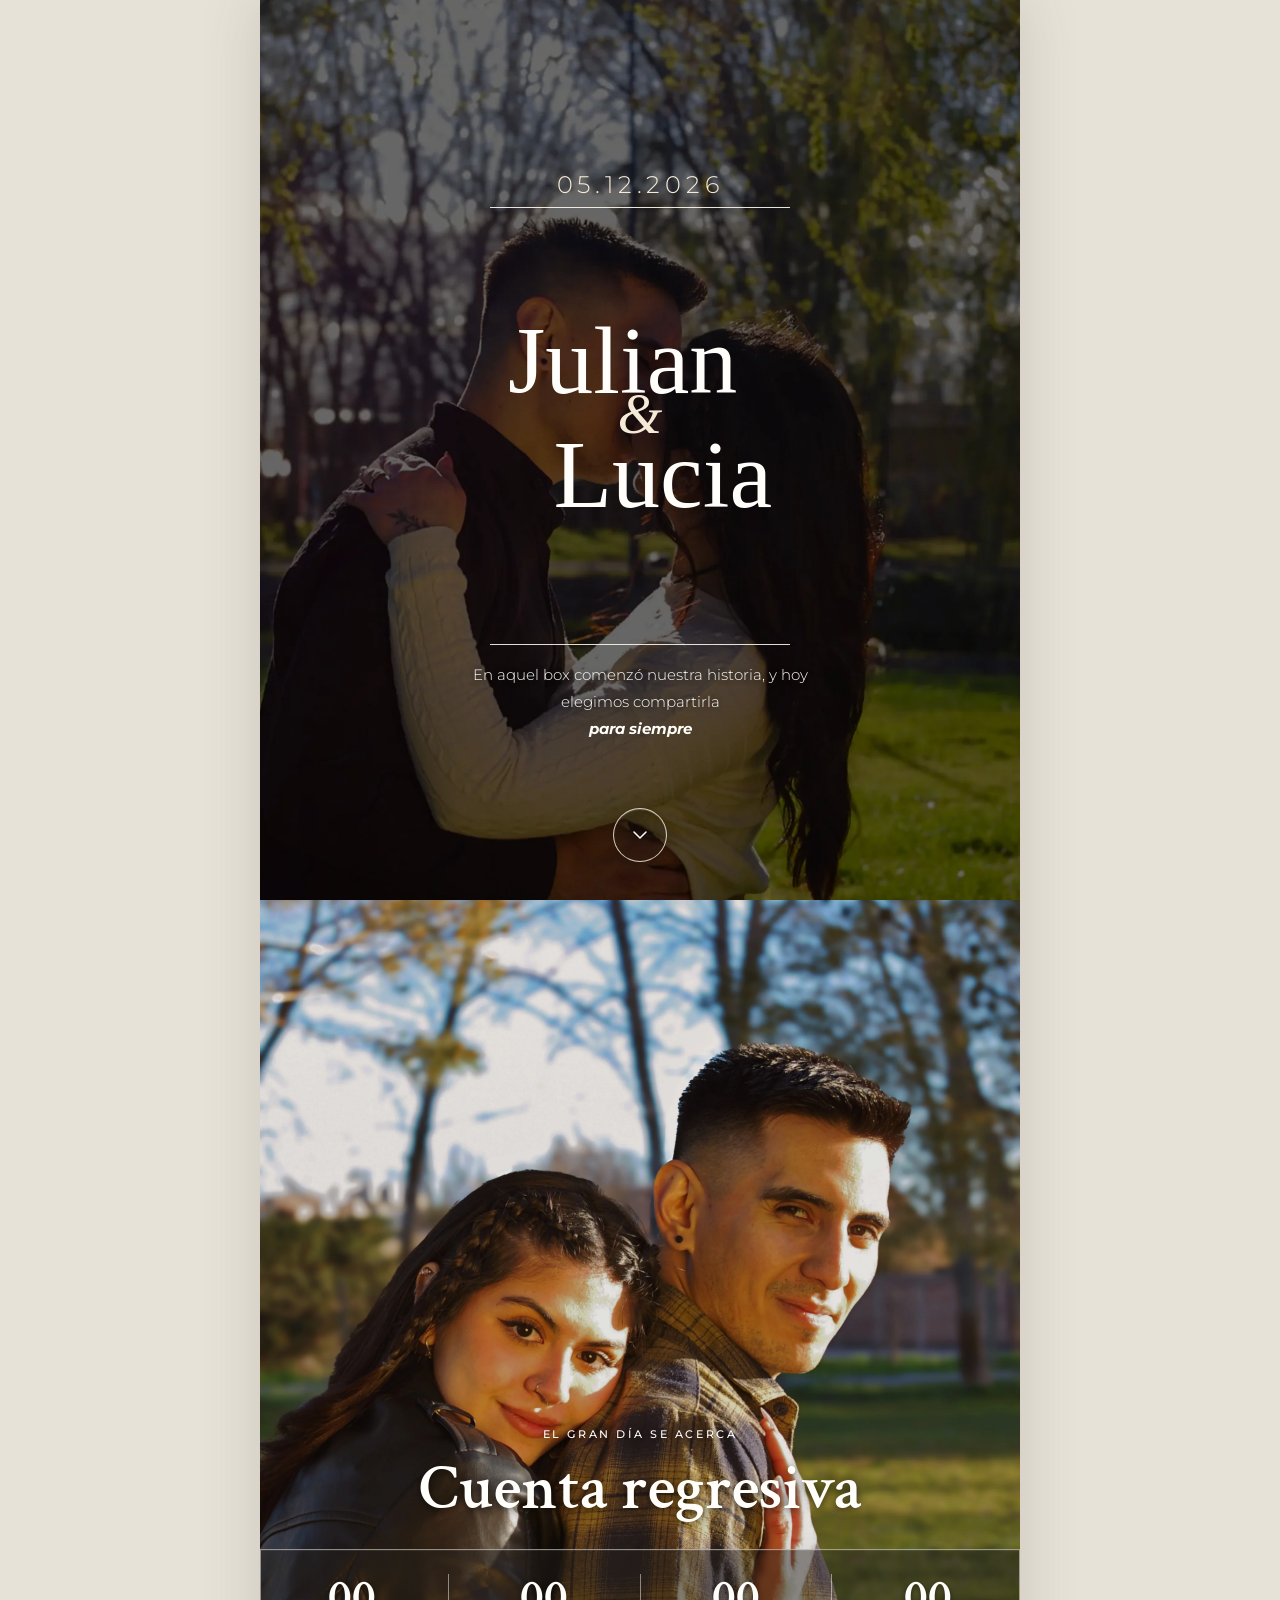
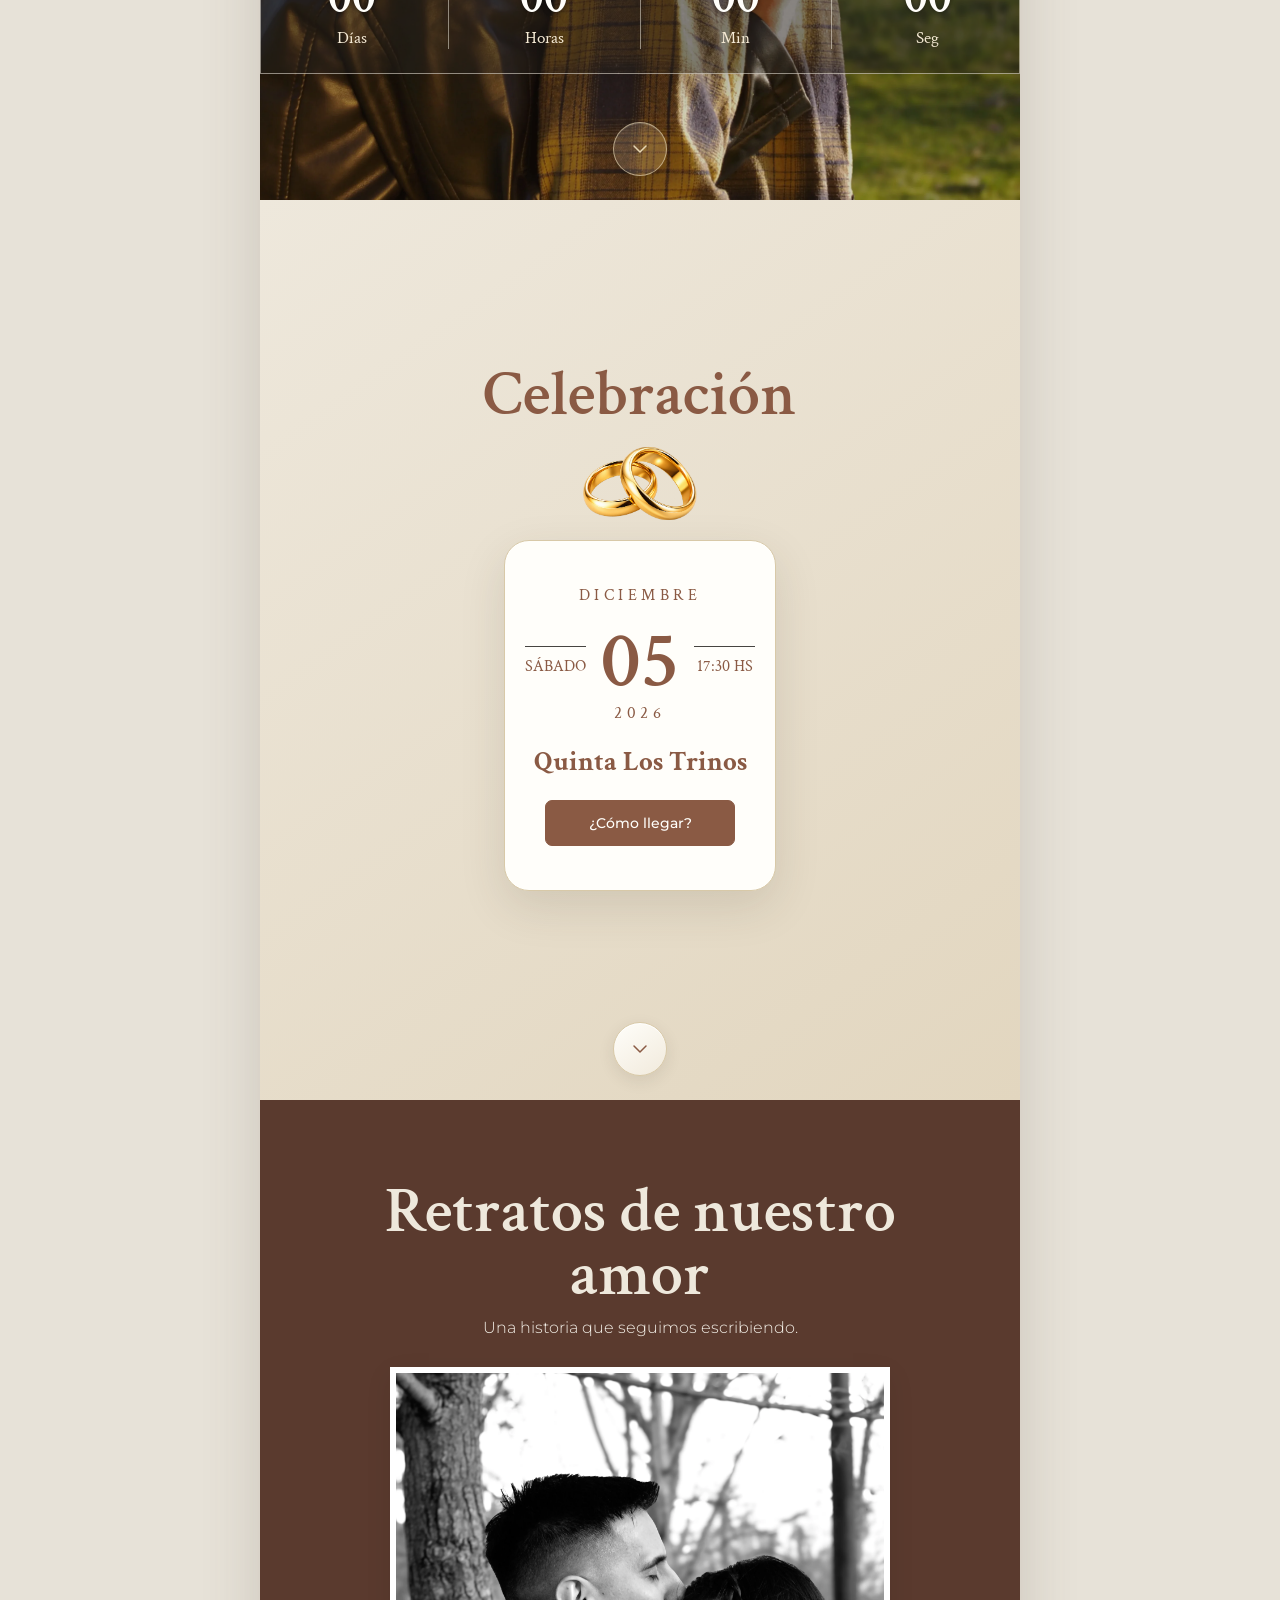
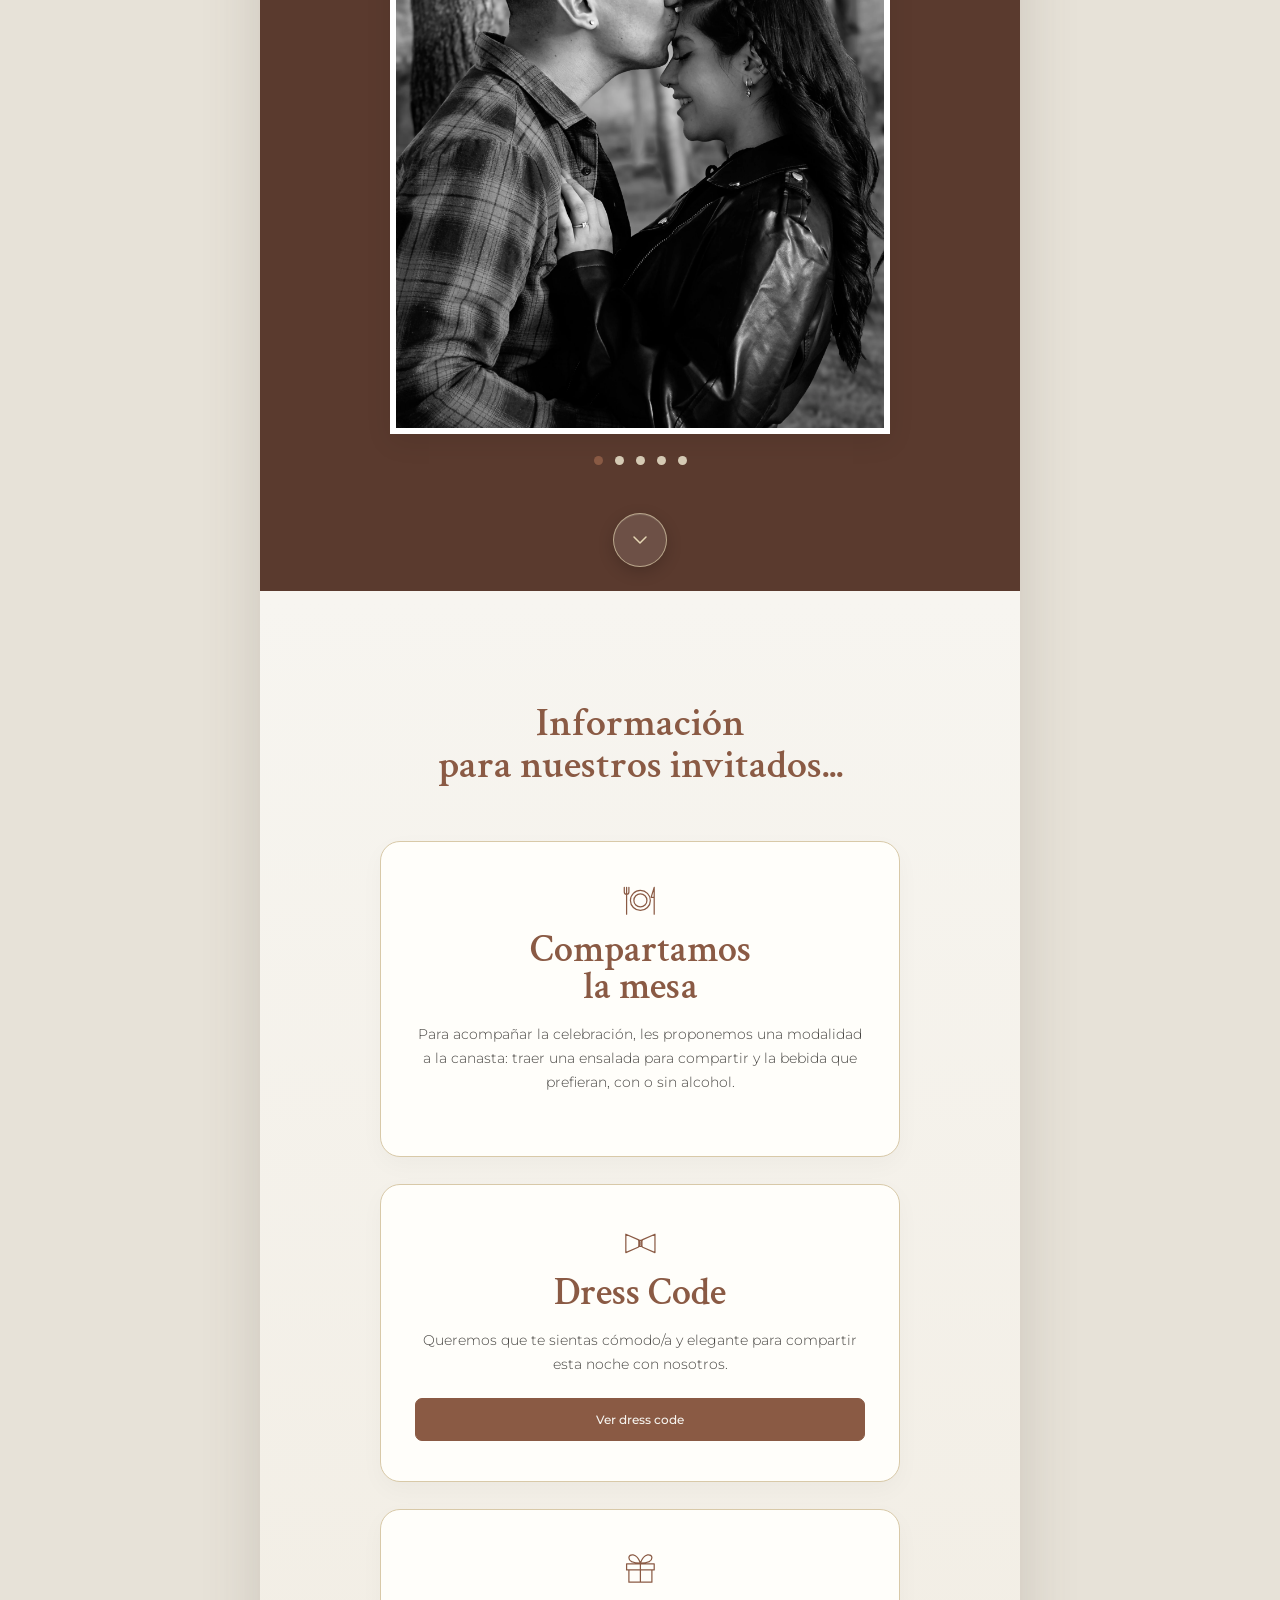
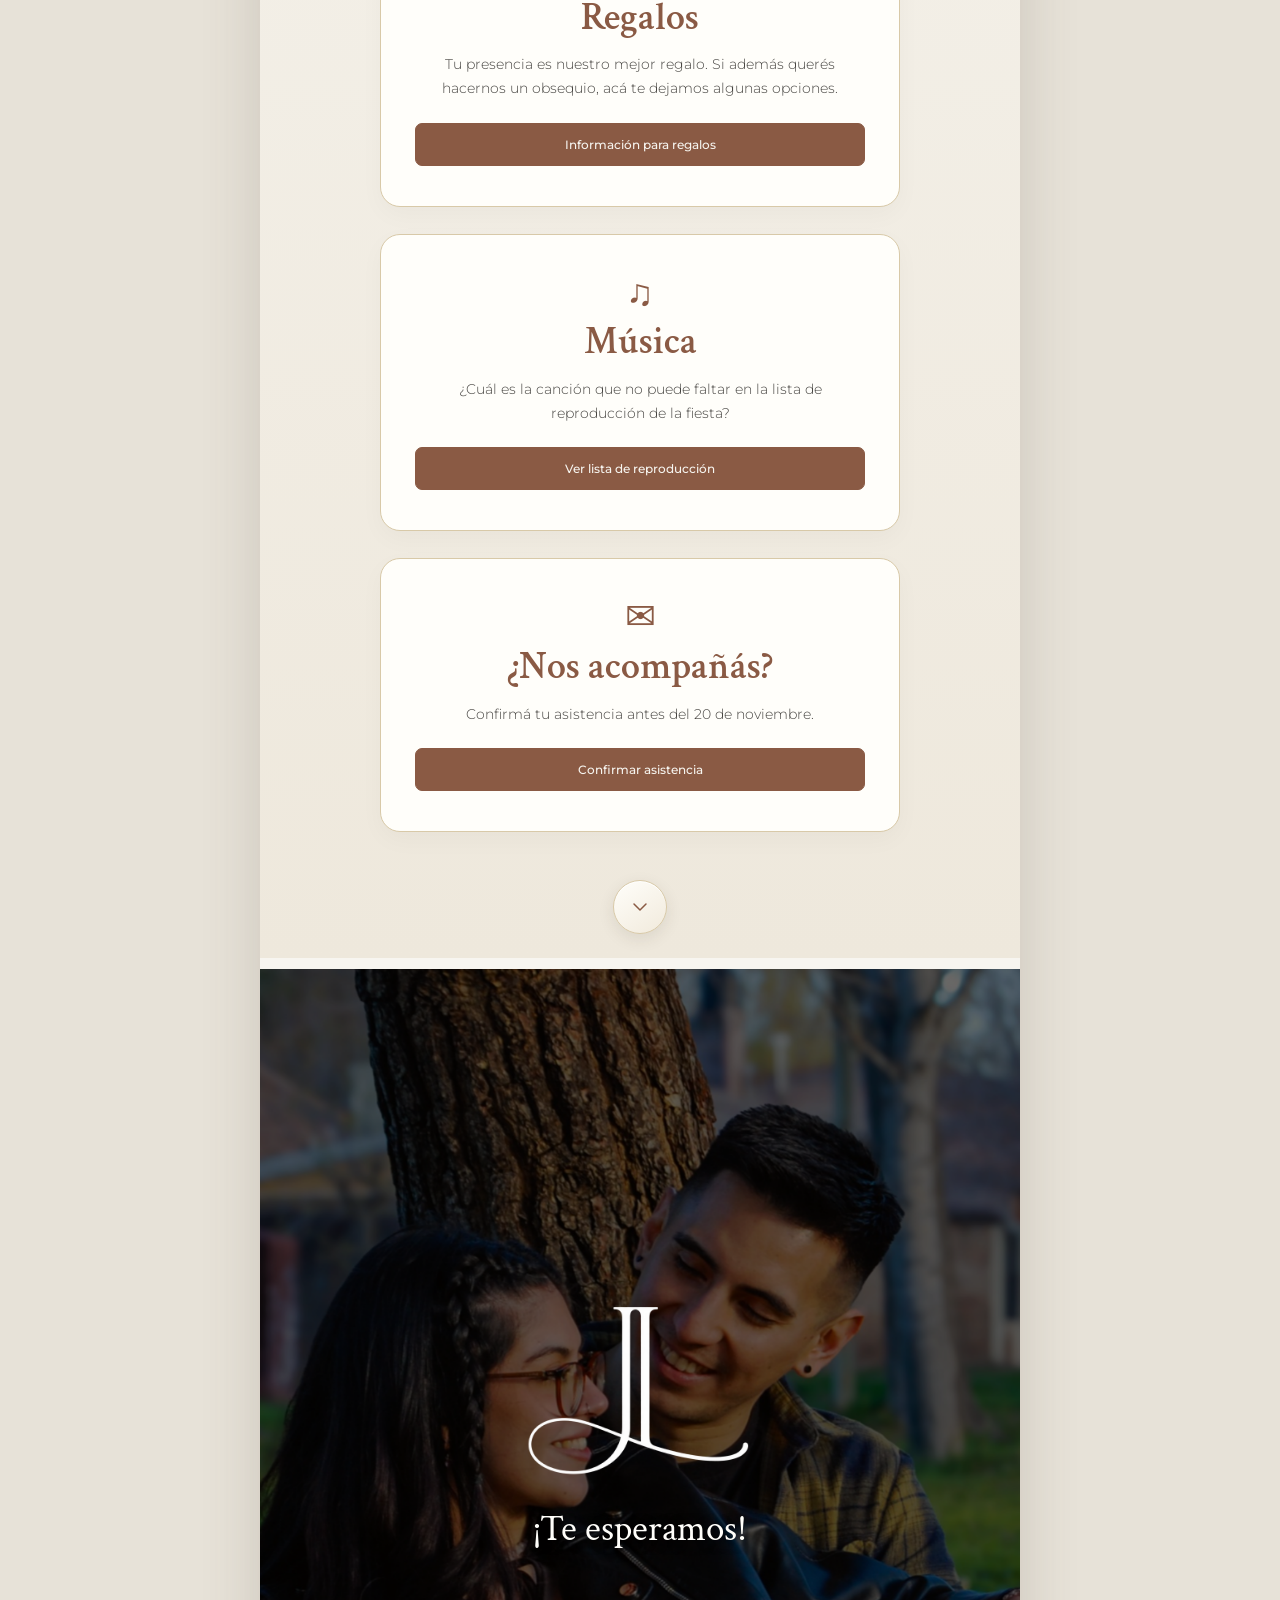
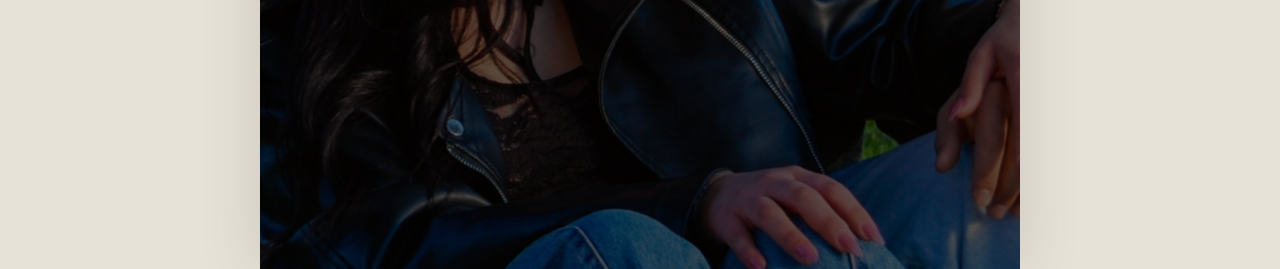
==== commit d52d7220: "Separa cubiertos a ambos lados del plato" ====
--- a/index.html
+++ b/index.html
@@ -76,9 +76,9 @@
       <div class="detail-card">
         <div class="section-icon" aria-hidden="true">
           <svg class="table-icon" viewBox="0 0 48 48" focusable="false">
-            <circle cx="32" cy="24" r="13" />
-            <circle cx="32" cy="24" r="8.5" />
-            <path d="M6 7v10m-3-10v6a3 3 0 0 0 6 0V7M6 17v25M15 7v13m0-13v35" />
+            <circle cx="24" cy="24" r="13" />
+            <circle cx="24" cy="24" r="8.5" />
+            <path d="M6 7v10m-3-10v6a3 3 0 0 0 6 0V7M6 17v25M42 7l-4 13h4v22M42 7v13" />
           </svg>
         </div>
         <h2>Compartamos<br>la mesa</h2>
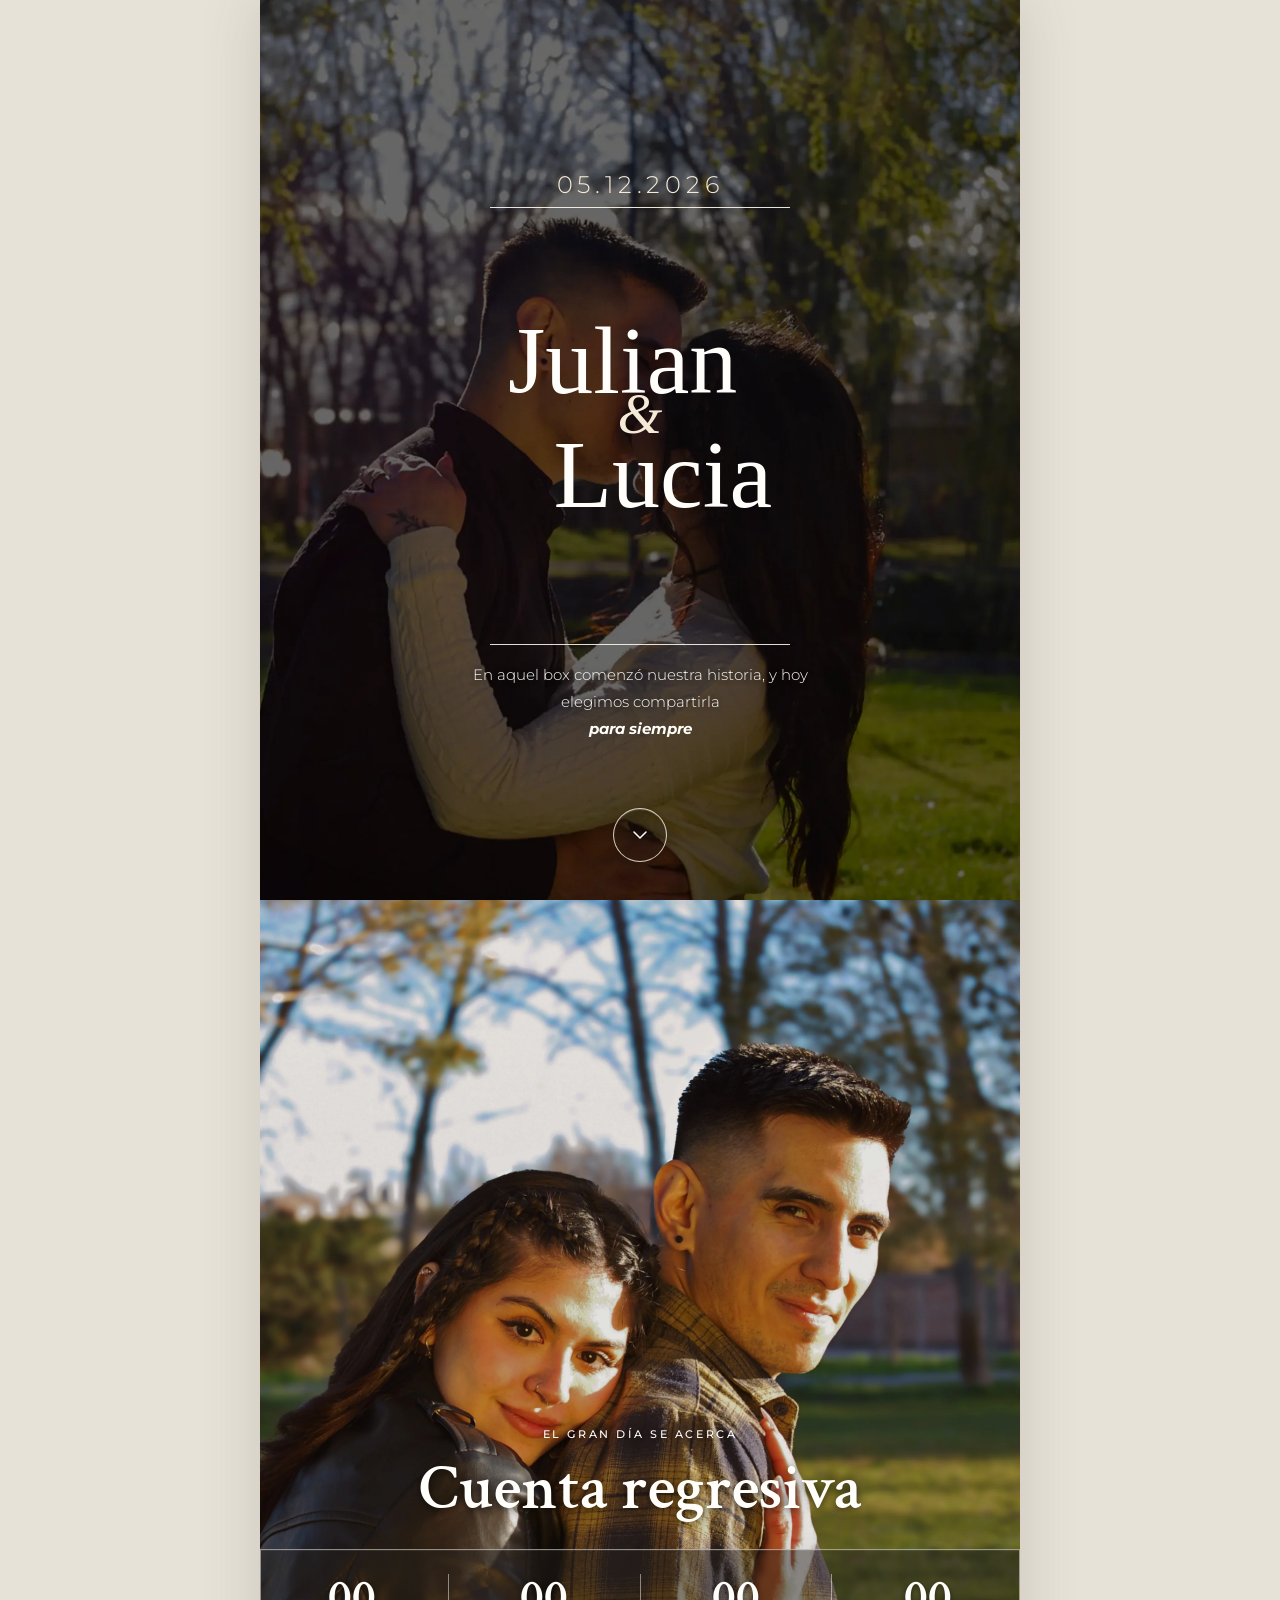
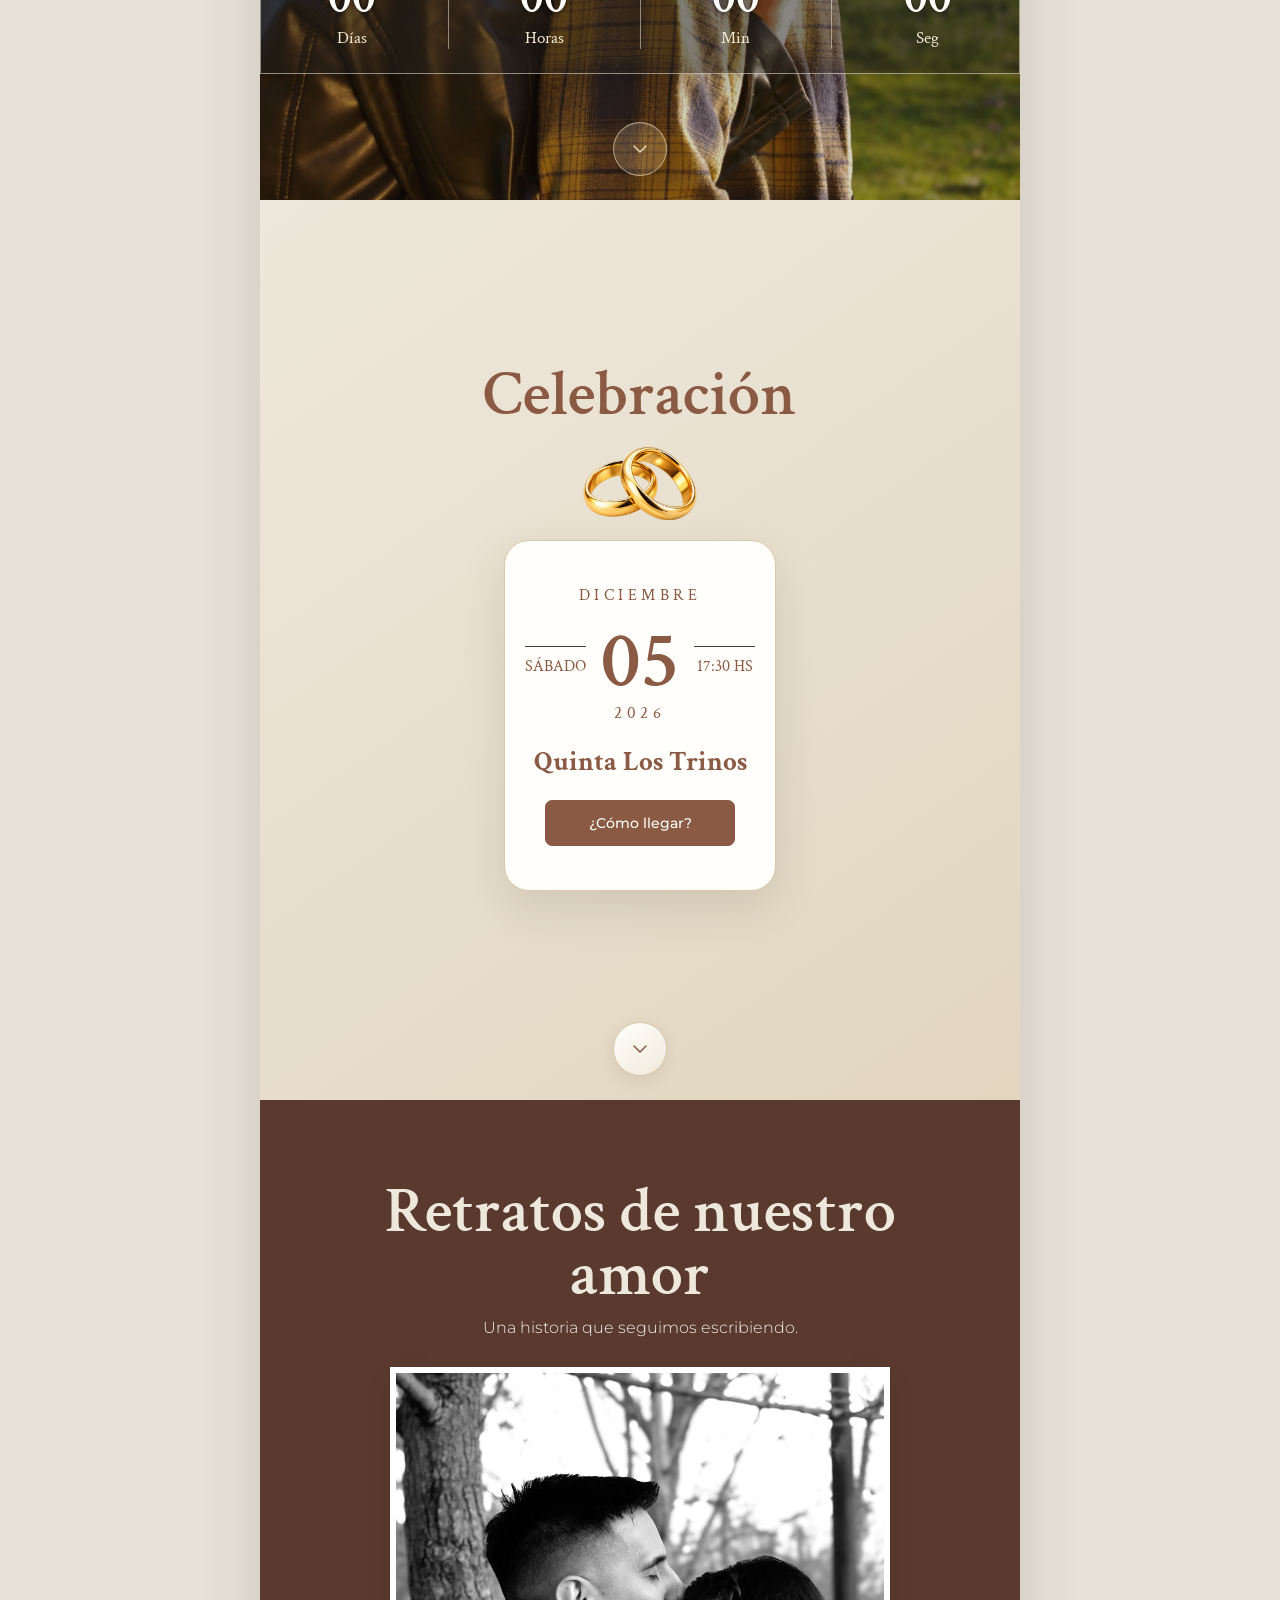
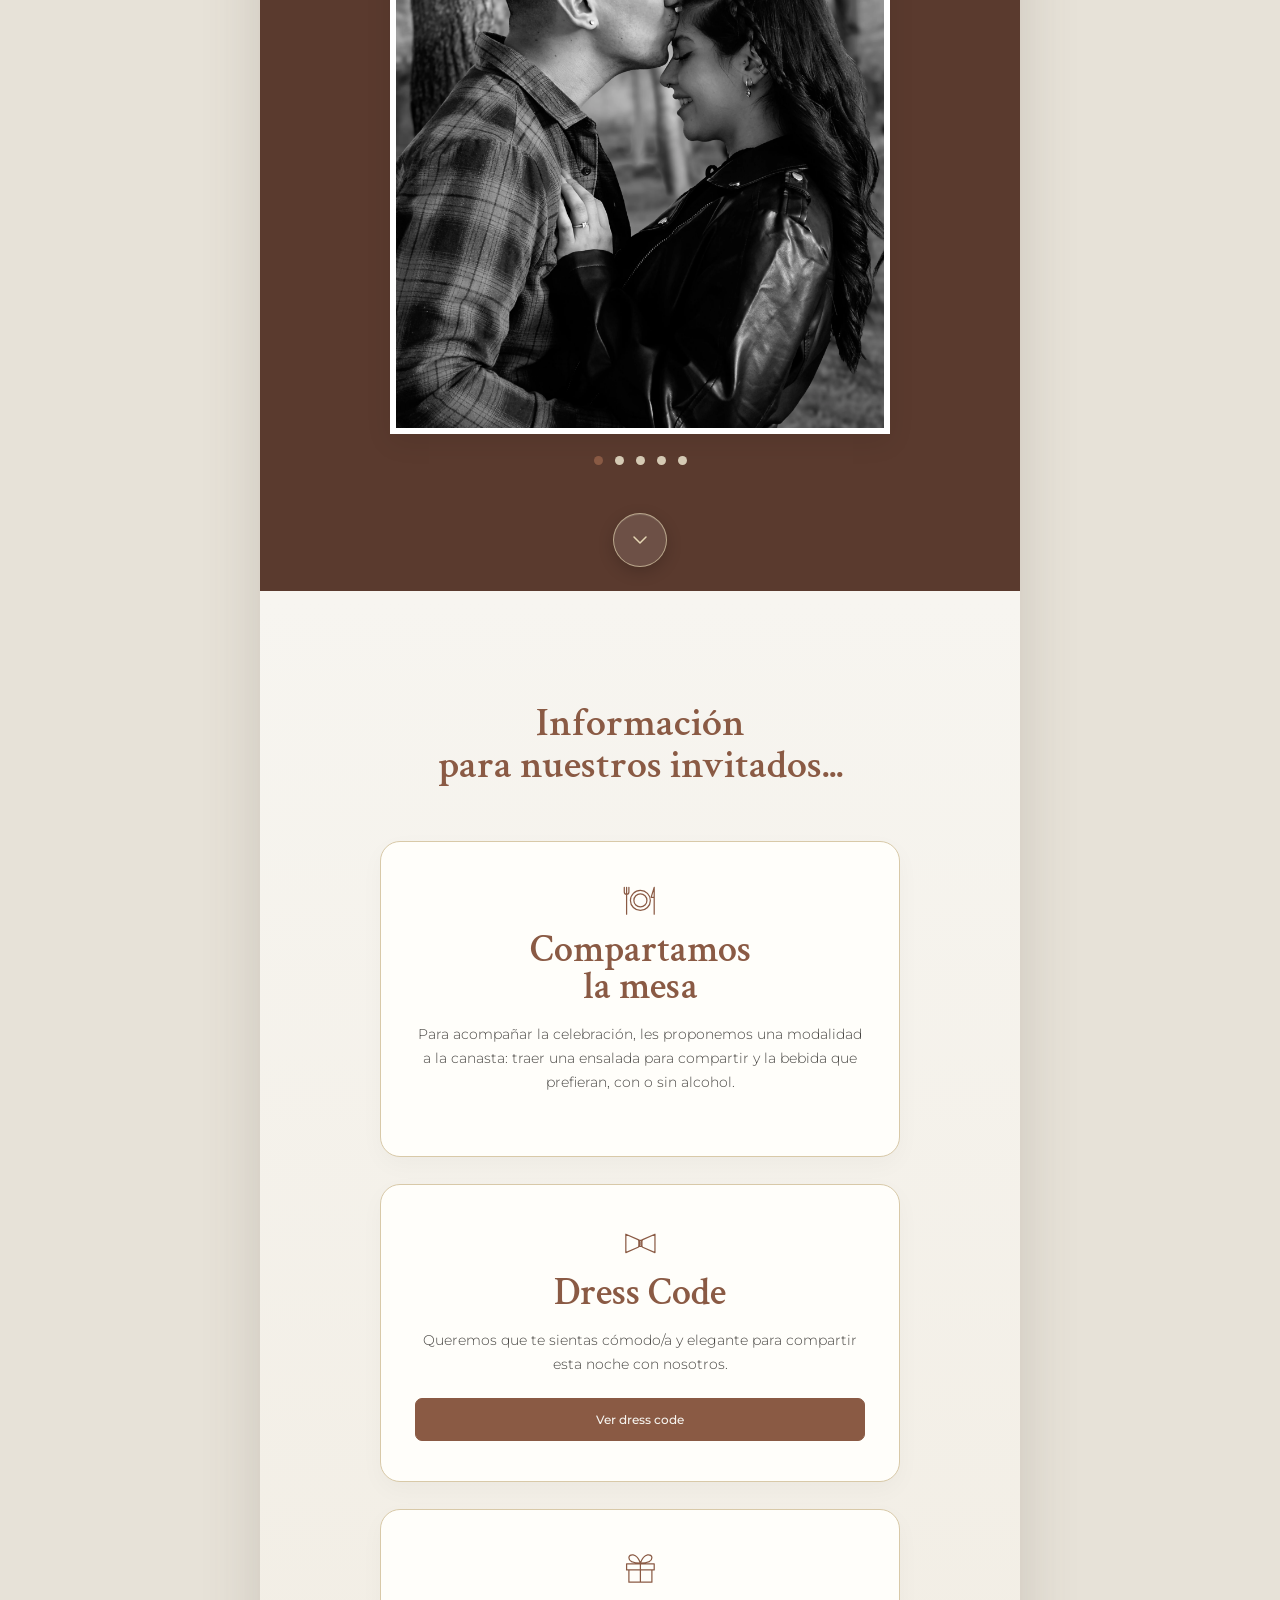
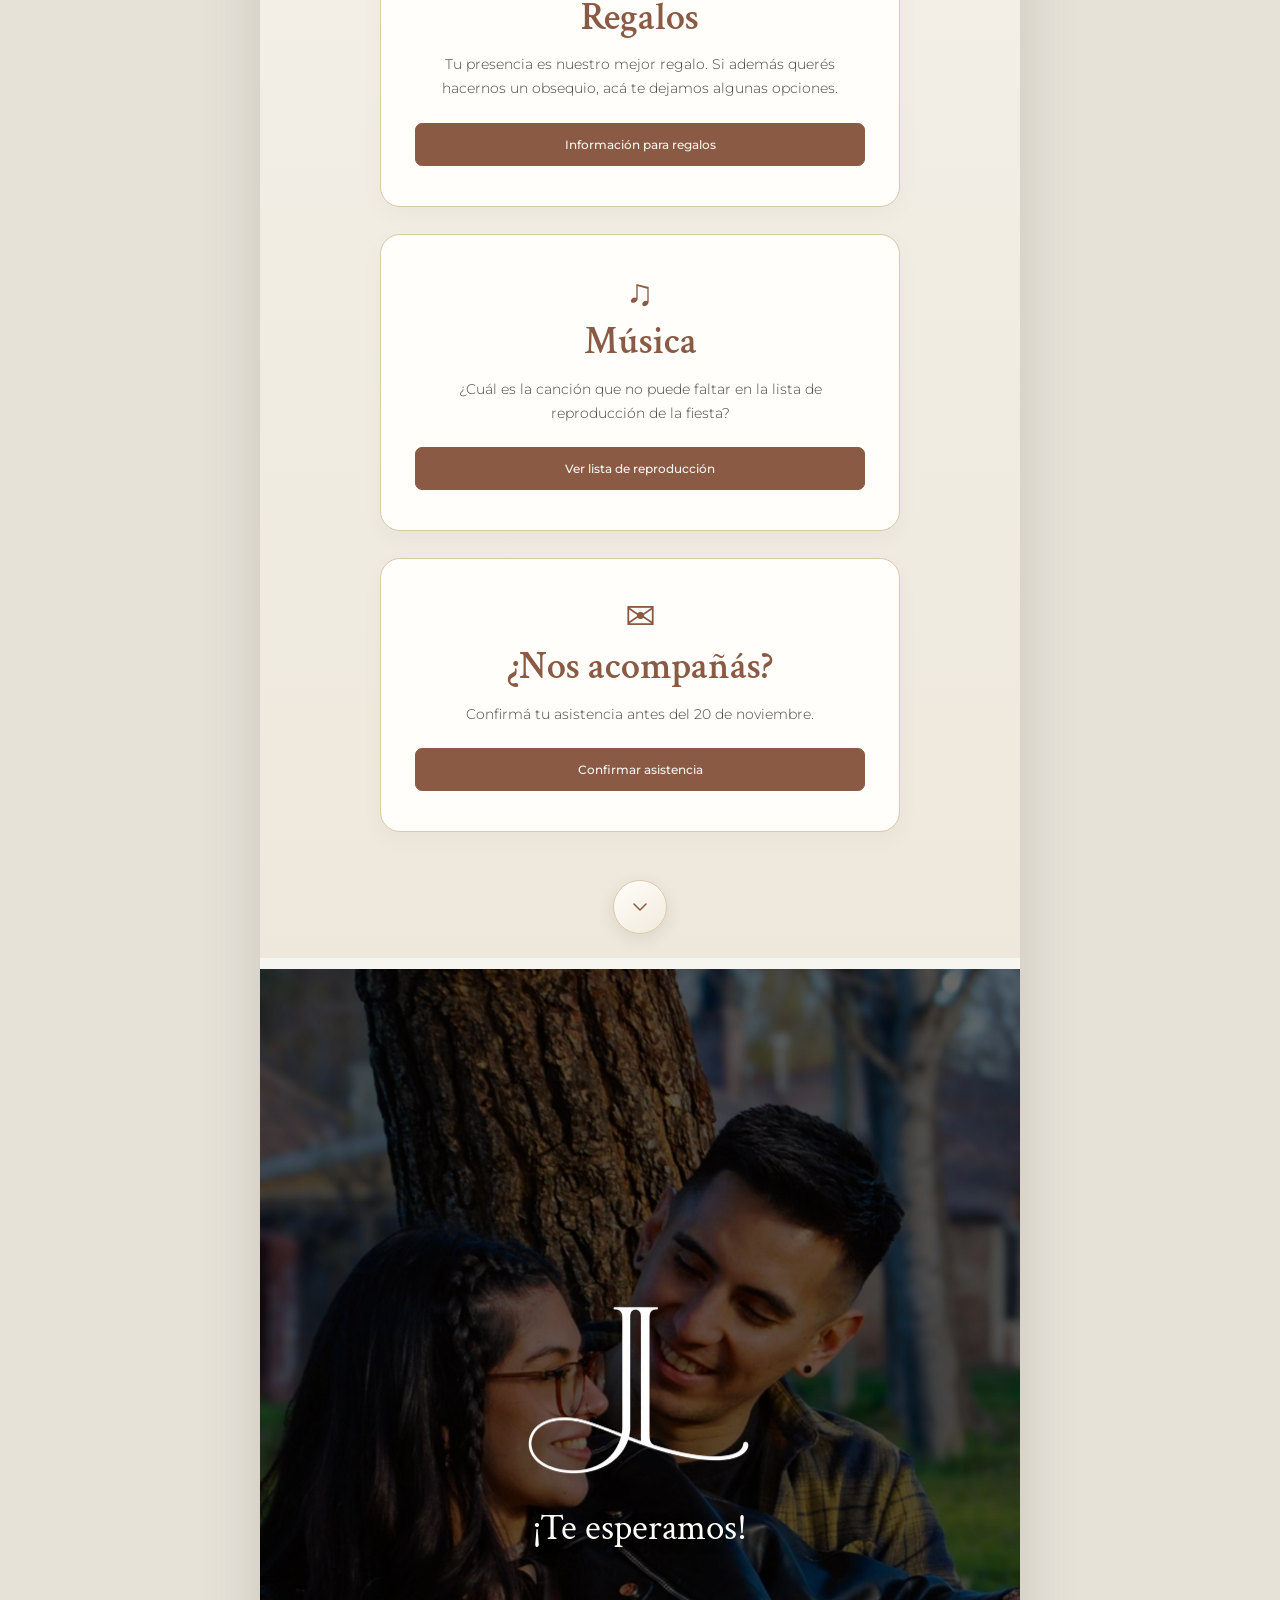
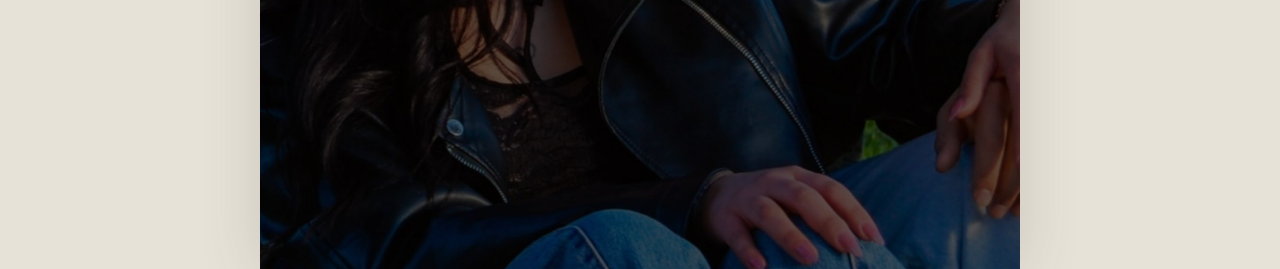
==== commit 06cf98b9: "Reduce peso de imagenes de la invitacion" ====
--- a/index.html
+++ b/index.html
@@ -138,7 +138,7 @@
       </div>
       <h2 id="dressTitle">Dress Code</h2>
       <p>Nos encantaría que nos acompañen con un look formal y veraniego, elegante, fresco y acorde a la ocasión. Te dejamos algunas referencias:</p>
-      <img class="dress-reference" src="img/dresscode.png" alt="Referencias de vestimenta formal y veraniega y paleta de colores sugerida" />
+      <img class="dress-reference" src="img/dresscode.jpg" alt="Referencias de vestimenta formal y veraniega y paleta de colores sugerida" />
       <button class="button button-outline close-action">Cerrar</button>
     </div>
   </div>
--- a/style.css
+++ b/style.css
@@ -161,7 +161,7 @@
 .detail-card h2 { font-size: 2.35rem; margin-bottom: 16px; }
 .detail-card p { line-height: 1.75; font-size: .86rem; margin: 0 0 22px; flex: 1; }
 .detail-card .button { width: 100%; padding: 13px 10px; font-size: .75rem; }
-.footer { isolation: isolate; min-height: 100vh; min-height: 100svh; min-height: 100dvh; padding: 40px 20px; background: url("img/teEsperamos.png") center 46% / cover no-repeat; color: #fffefa; display: flex; flex-direction: column; justify-content: center; align-items: center; gap: 12px; text-align: center; }
+.footer { isolation: isolate; min-height: 100vh; min-height: 100svh; min-height: 100dvh; padding: 40px 20px; background: url("img/teEsperamos.jpg") center 46% / cover no-repeat; color: #fffefa; display: flex; flex-direction: column; justify-content: center; align-items: center; gap: 12px; text-align: center; }
 .footer-monogram { display: block; width: clamp(190px, 36vw, 310px); max-width: 68vw; max-height: 52svh; height: auto; object-fit: contain; filter: brightness(0) invert(1); }
 .footer p { margin: 0; color: #fffefa; font-family: 'Crimson Text', Georgia, serif; font-size: clamp(1.7rem, 5vw, 2.3rem); text-shadow: 0 2px 12px rgba(0, 0, 0, .75); }
 .modal { position: fixed; inset: 0; z-index: 20; background: rgba(28, 26, 22, .56); display: flex; justify-content: center; align-items: center; padding: 18px; opacity: 0; visibility: hidden; transition: opacity .22s ease, visibility .22s ease; }
